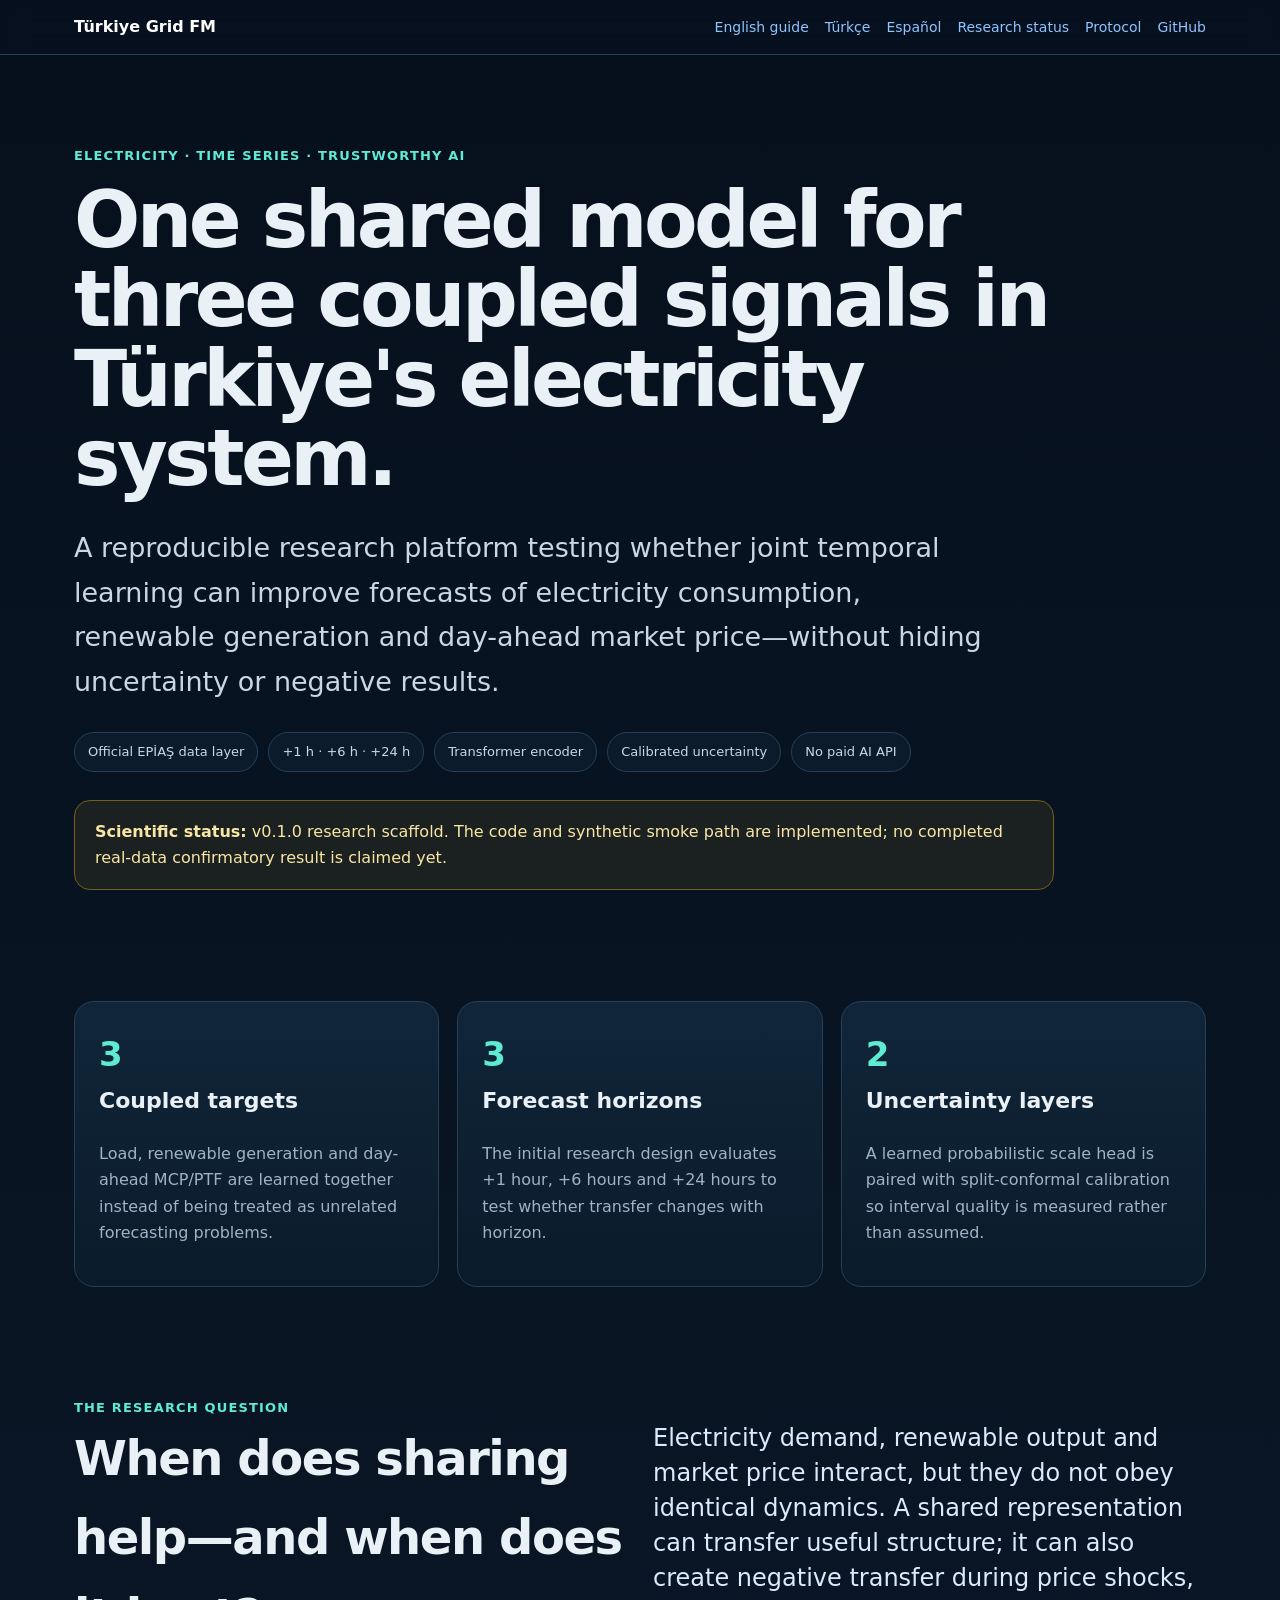
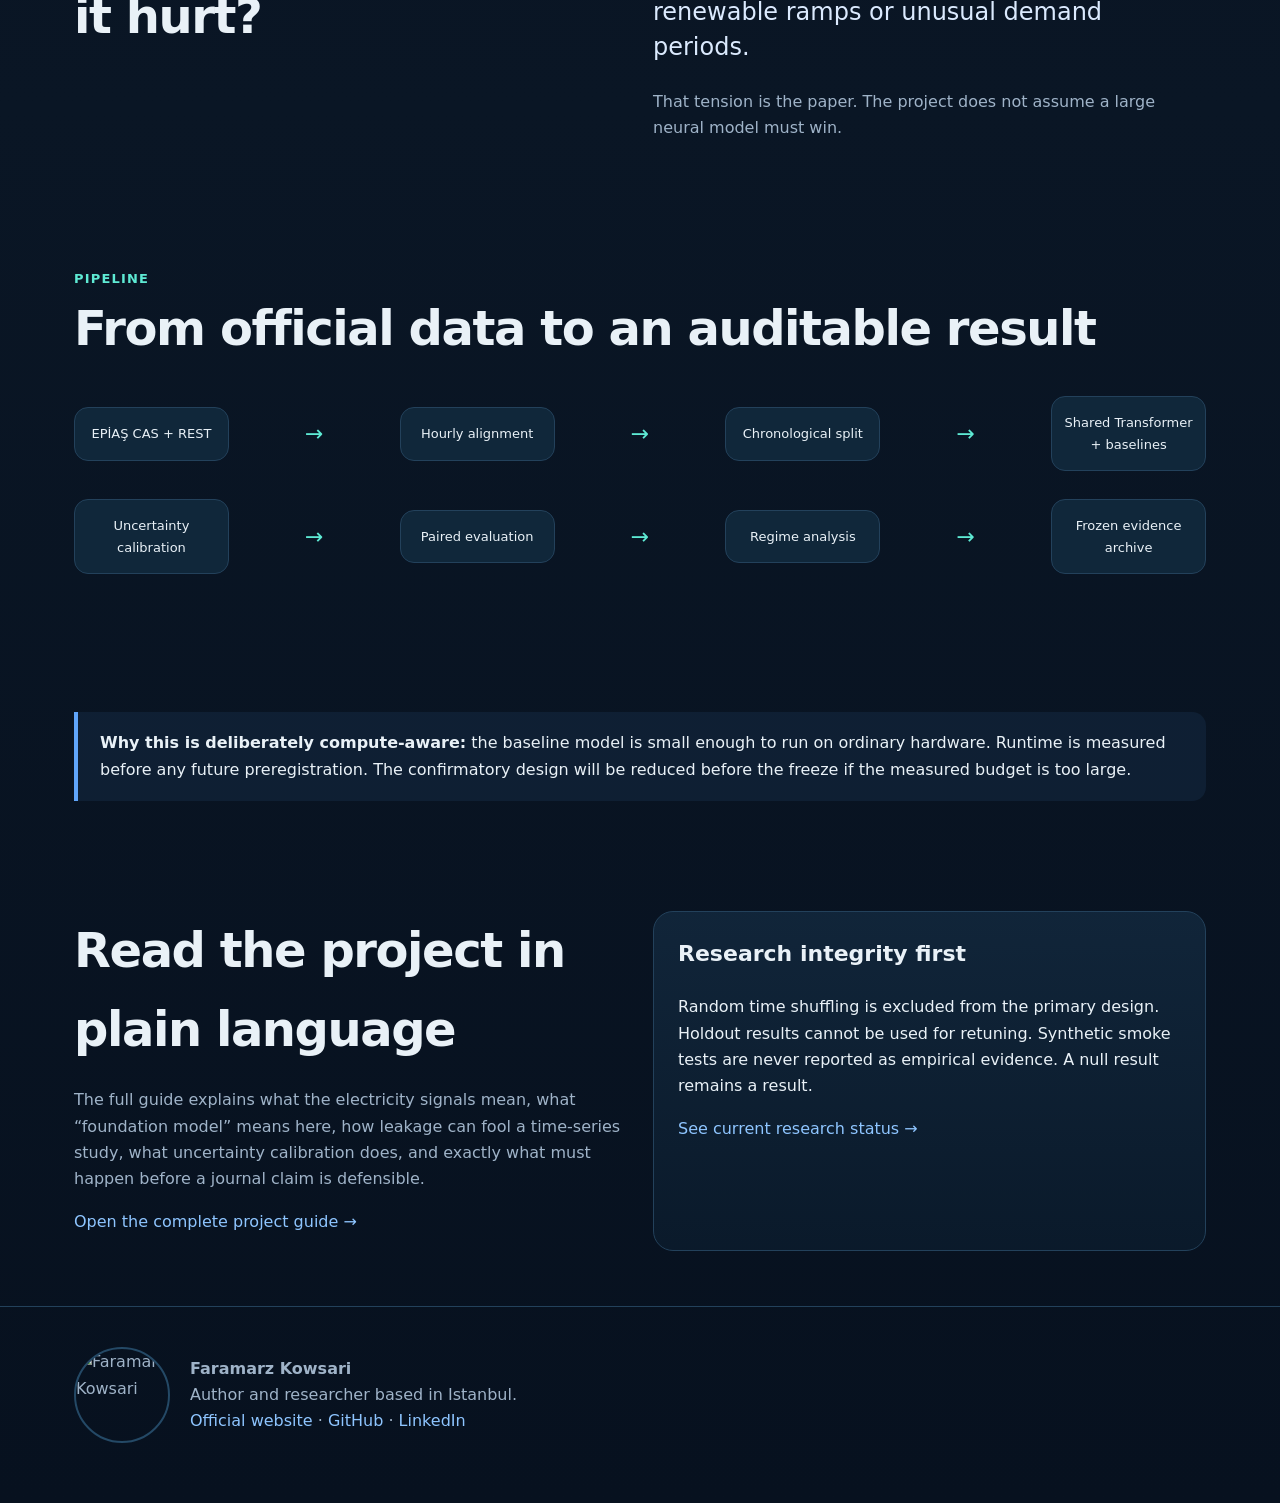
==== docs/index.html @ 1f337bb3 "feat: initialize Türkiye Grid Foundation Model research platform" ====
<!doctype html><html lang="en"><head><meta charset="utf-8"><meta name="viewport" content="width=device-width,initial-scale=1"><meta name="description" content="Türkiye Grid Foundation Model — reproducible multi-task AI research for load, renewable generation and day-ahead price forecasting with EPİAŞ data."><title>Türkiye Grid Foundation Model — Faramarz Kowsari</title><link rel="stylesheet" href="styles.css"></head><body>
<nav class="nav"><div class="wrap"><a class="brand" href="index.html">Türkiye Grid FM</a><div class="links"><a href="project.html">English guide</a><a href="project-tr.html">Türkçe</a><a href="project-es.html">Español</a><a href="results.html">Research status</a><a href="../RESEARCH_PROTOCOL.md">Protocol</a><a href="https://github.com/FaramarzKowsari/turkiye-grid-foundation-model">GitHub</a></div></div></nav>
<header class="hero"><div class="wrap"><div class="eyebrow">Electricity · Time Series · Trustworthy AI</div><h1>One shared model for three coupled signals in Türkiye's electricity system.</h1><p class="lead">A reproducible research platform testing whether joint temporal learning can improve forecasts of electricity consumption, renewable generation and day-ahead market price—without hiding uncertainty or negative results.</p><div class="chips"><span class="chip">Official EPİAŞ data layer</span><span class="chip">+1 h · +6 h · +24 h</span><span class="chip">Transformer encoder</span><span class="chip">Calibrated uncertainty</span><span class="chip">No paid AI API</span></div><div class="status"><strong>Scientific status:</strong> v0.1.0 research scaffold. The code and synthetic smoke path are implemented; no completed real-data confirmatory result is claimed yet.</div></div></header>
<main>
<section class="section"><div class="wrap"><div class="grid"><div class="card"><span class="metric">3</span><h3>Coupled targets</h3><p class="muted">Load, renewable generation and day-ahead MCP/PTF are learned together instead of being treated as unrelated forecasting problems.</p></div><div class="card"><span class="metric">3</span><h3>Forecast horizons</h3><p class="muted">The initial research design evaluates +1 hour, +6 hours and +24 hours to test whether transfer changes with horizon.</p></div><div class="card"><span class="metric">2</span><h3>Uncertainty layers</h3><p class="muted">A learned probabilistic scale head is paired with split-conformal calibration so interval quality is measured rather than assumed.</p></div></div></div></section>
<section class="section"><div class="wrap"><div class="two"><div><div class="eyebrow">The research question</div><h2>When does sharing help—and when does it hurt?</h2></div><div><p class="researchq">Electricity demand, renewable output and market price interact, but they do not obey identical dynamics. A shared representation can transfer useful structure; it can also create negative transfer during price shocks, renewable ramps or unusual demand periods.</p><p class="muted">That tension is the paper. The project does not assume a large neural model must win.</p></div></div></div></section>
<section class="section"><div class="wrap"><div class="eyebrow">Pipeline</div><h2>From official data to an auditable result</h2><div class="flow"><div class="node">EPİAŞ CAS + REST</div><div class="arrow">→</div><div class="node">Hourly alignment</div><div class="arrow">→</div><div class="node">Chronological split</div><div class="arrow">→</div><div class="node">Shared Transformer + baselines</div></div><div class="flow"><div class="node">Uncertainty calibration</div><div class="arrow">→</div><div class="node">Paired evaluation</div><div class="arrow">→</div><div class="node">Regime analysis</div><div class="arrow">→</div><div class="node">Frozen evidence archive</div></div></div></section>
<section class="section"><div class="wrap"><div class="callout"><strong>Why this is deliberately compute-aware:</strong> the baseline model is small enough to run on ordinary hardware. Runtime is measured before any future preregistration. The confirmatory design will be reduced before the freeze if the measured budget is too large.</div></div></section>
<section class="section"><div class="wrap"><div class="two"><div><h2>Read the project in plain language</h2><p class="muted">The full guide explains what the electricity signals mean, what “foundation model” means here, how leakage can fool a time-series study, what uncertainty calibration does, and exactly what must happen before a journal claim is defensible.</p><p><a href="project.html">Open the complete project guide →</a></p></div><div class="card"><h3>Research integrity first</h3><p>Random time shuffling is excluded from the primary design. Holdout results cannot be used for retuning. Synthetic smoke tests are never reported as empirical evidence. A null result remains a result.</p><p><a href="results.html">See current research status →</a></p></div></div></div></section>
</main><footer class="footer"><div class="wrap"><div class="author"><img src="https://avatars.githubusercontent.com/u/105053743?v=4&s=192" alt="Faramarz Kowsari"><div><strong>Faramarz Kowsari</strong><br><span>Author and researcher based in Istanbul.</span><br><a href="https://FaramarzKowsari.github.io">Official website</a> · <a href="https://github.com/FaramarzKowsari">GitHub</a> · <a href="https://www.linkedin.com/in/faramarzkowsari">LinkedIn</a></div></div></div></footer>
</body></html>
---- docs/styles.css ----
:root{--bg:#07111f;--panel:#0d1b2a;--panel2:#11273b;--text:#e9f1f7;--muted:#9fb3c8;--cyan:#5eead4;--blue:#60a5fa;--amber:#fbbf24;--line:#23415b;--max:1180px}*{box-sizing:border-box}html{scroll-behavior:smooth}body{margin:0;background:linear-gradient(180deg,#06101d 0%,#0a1625 55%,#07111f 100%);color:var(--text);font-family:Inter,ui-sans-serif,system-ui,-apple-system,BlinkMacSystemFont,"Segoe UI",sans-serif;line-height:1.65}a{color:#8ec5ff;text-decoration:none}a:hover{text-decoration:underline}.wrap{max-width:var(--max);margin:auto;padding:0 24px}.nav{position:sticky;top:0;z-index:5;backdrop-filter:blur(12px);background:rgba(7,17,31,.88);border-bottom:1px solid var(--line)}.nav .wrap{display:flex;gap:20px;align-items:center;justify-content:space-between;padding-top:14px;padding-bottom:14px}.brand{font-weight:800;color:#fff}.links{display:flex;flex-wrap:wrap;gap:16px;font-size:14px}.hero{padding:90px 0 56px}.eyebrow{color:var(--cyan);font-weight:800;letter-spacing:.09em;text-transform:uppercase;font-size:13px}.hero h1{font-size:clamp(42px,7vw,78px);line-height:1.02;letter-spacing:-.045em;margin:14px 0 20px;max-width:1000px}.lead{font-size:clamp(19px,2.4vw,27px);color:#c9d7e4;max-width:930px}.chips{display:flex;gap:10px;flex-wrap:wrap;margin:28px 0}.chip{border:1px solid var(--line);background:#0b1b2b;border-radius:999px;padding:8px 13px;font-size:13px;color:#c8d8e8}.status{border:1px solid #735f19;background:rgba(251,191,36,.08);padding:18px 20px;border-radius:16px;color:#f9e6a5;max-width:980px}.grid{display:grid;grid-template-columns:repeat(3,1fr);gap:18px}.card{border:1px solid var(--line);background:linear-gradient(180deg,rgba(17,39,59,.92),rgba(10,27,43,.92));border-radius:20px;padding:24px}.card h3{margin-top:0}.metric{font-size:34px;font-weight:850;color:var(--cyan);display:block}.section{padding:55px 0}.section h2{font-size:clamp(30px,4vw,48px);letter-spacing:-.03em;margin:0 0 18px}.section h3{font-size:22px}.muted{color:var(--muted)}.two{display:grid;grid-template-columns:1fr 1fr;gap:26px}.flow{display:grid;grid-template-columns:repeat(7,1fr);align-items:center;gap:8px;margin:28px 0}.node{background:#10273a;border:1px solid var(--line);border-radius:14px;padding:15px 10px;text-align:center;font-size:13px}.arrow{text-align:center;color:var(--cyan);font-size:22px}.table-wrap{overflow-x:auto;border:1px solid var(--line);border-radius:16px}table{width:100%;border-collapse:collapse;min-width:760px;background:#0b1928}th,td{padding:14px 16px;border-bottom:1px solid var(--line);text-align:left;vertical-align:top}th{background:#10273a;color:#d9e9f6}code{background:#0d2134;border:1px solid #1d3c55;padding:.15em .4em;border-radius:6px}pre{background:#05101d;border:1px solid var(--line);padding:18px;border-radius:14px;overflow:auto}.callout{border-left:4px solid var(--blue);padding:18px 22px;background:rgba(96,165,250,.08);border-radius:0 14px 14px 0}.researchq{font-size:24px;line-height:1.45;color:#dbeafe}.footer{border-top:1px solid var(--line);padding:40px 0 60px;color:var(--muted)}.author{display:flex;gap:20px;align-items:center}.author img{width:96px;height:96px;border-radius:50%;border:2px solid #244966}.lang{padding-top:20px;border-top:1px solid var(--line);margin-top:30px}@media(max-width:850px){.grid,.two{grid-template-columns:1fr}.flow{grid-template-columns:1fr}.arrow{transform:rotate(90deg)}.nav .wrap{align-items:flex-start;flex-direction:column}.hero{padding-top:55px}.links{gap:10px}}
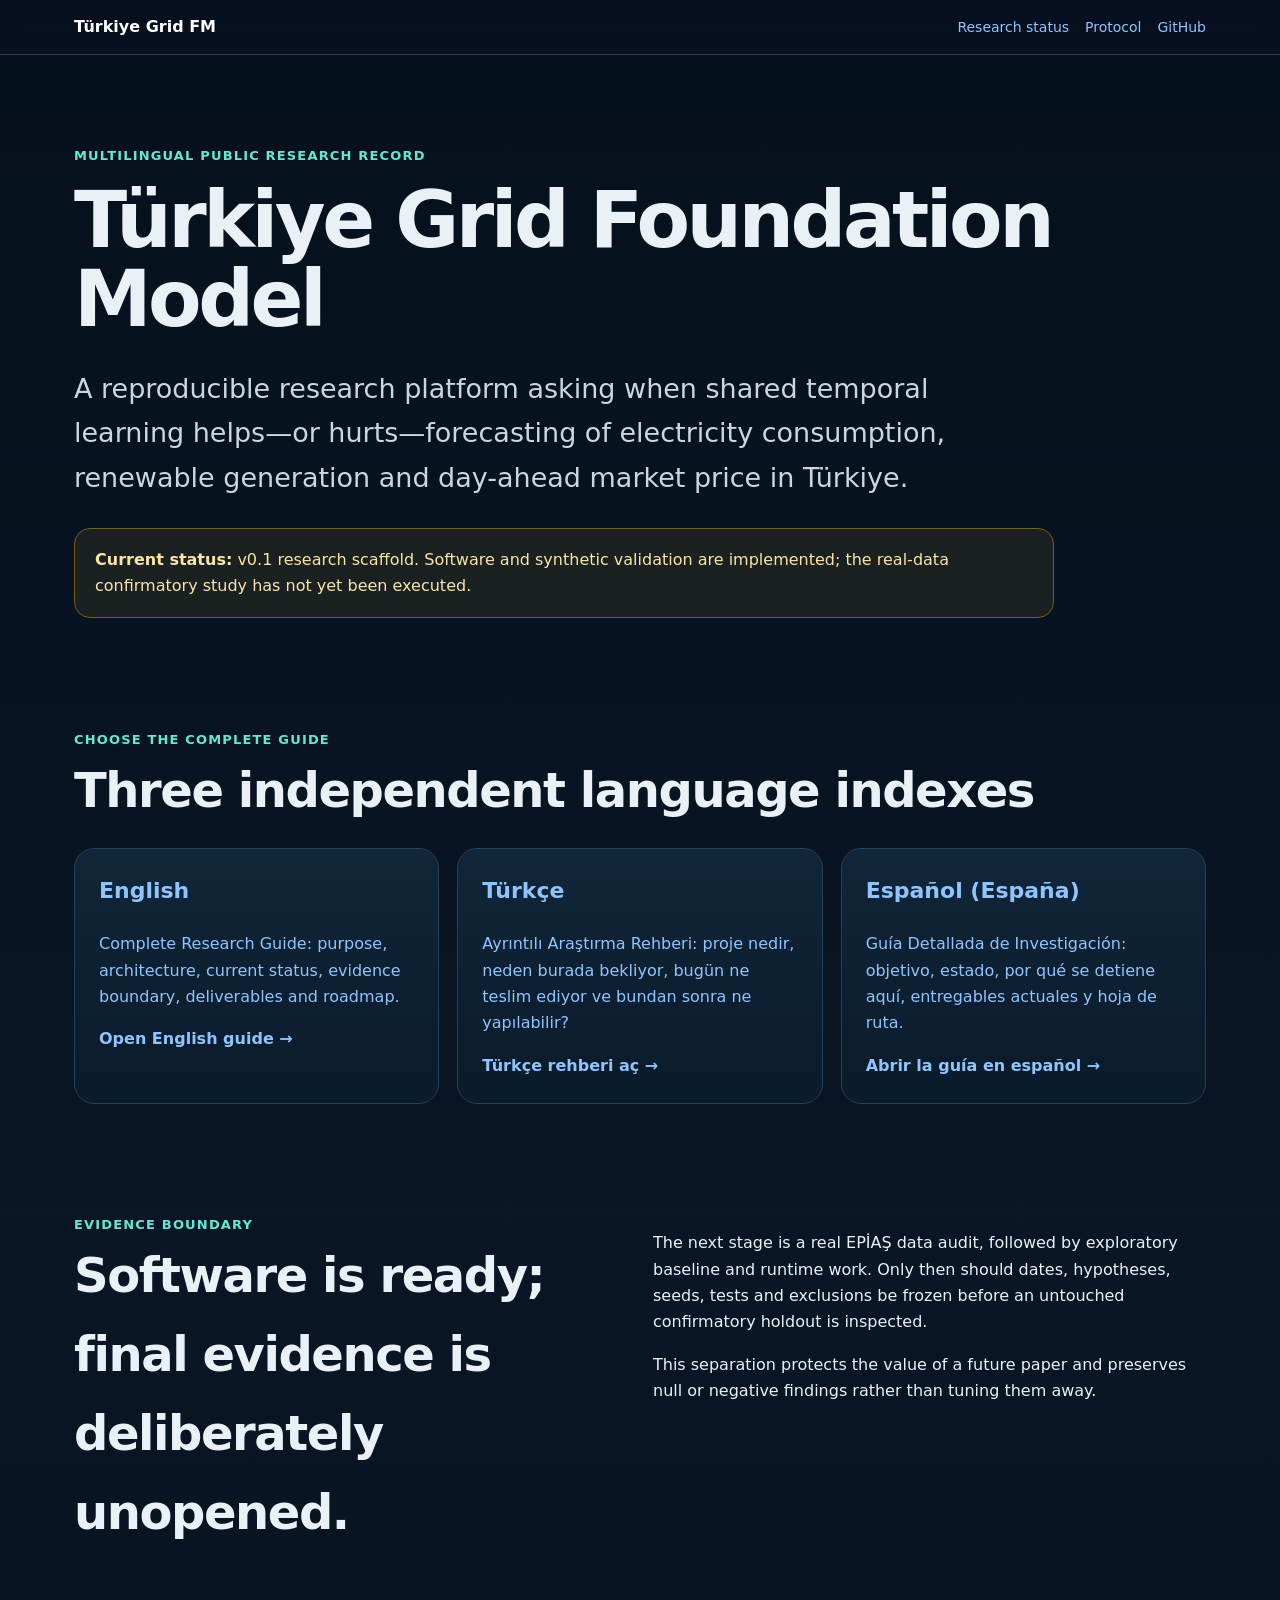
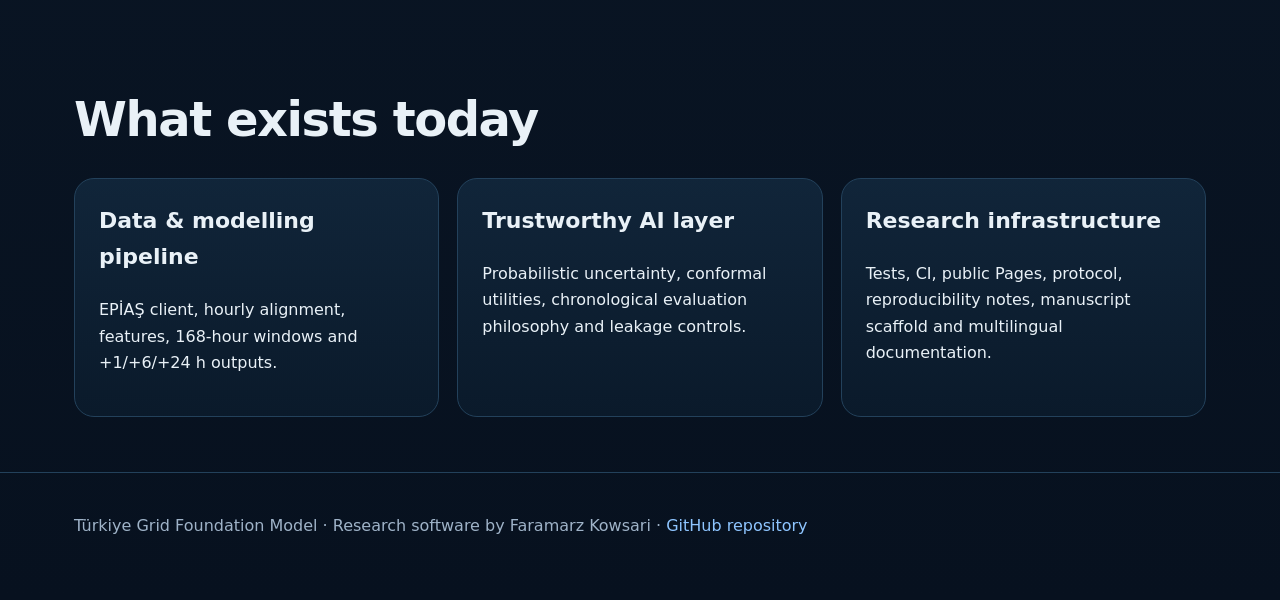
==== commit 6972b611: "docs: publish multilingual research record and SEO indexes" ====
--- a/docs/index.html
+++ b/docs/index.html
@@ -1,11 +1,29 @@
-<!doctype html><html lang="en"><head><meta charset="utf-8"><meta name="viewport" content="width=device-width,initial-scale=1"><meta name="description" content="Türkiye Grid Foundation Model — reproducible multi-task AI research for load, renewable generation and day-ahead price forecasting with EPİAŞ data."><title>Türkiye Grid Foundation Model — Faramarz Kowsari</title><link rel="stylesheet" href="styles.css"></head><body>
-<nav class="nav"><div class="wrap"><a class="brand" href="index.html">Türkiye Grid FM</a><div class="links"><a href="project.html">English guide</a><a href="project-tr.html">Türkçe</a><a href="project-es.html">Español</a><a href="results.html">Research status</a><a href="../RESEARCH_PROTOCOL.md">Protocol</a><a href="https://github.com/FaramarzKowsari/turkiye-grid-foundation-model">GitHub</a></div></div></nav>
-<header class="hero"><div class="wrap"><div class="eyebrow">Electricity · Time Series · Trustworthy AI</div><h1>One shared model for three coupled signals in Türkiye's electricity system.</h1><p class="lead">A reproducible research platform testing whether joint temporal learning can improve forecasts of electricity consumption, renewable generation and day-ahead market price—without hiding uncertainty or negative results.</p><div class="chips"><span class="chip">Official EPİAŞ data layer</span><span class="chip">+1 h · +6 h · +24 h</span><span class="chip">Transformer encoder</span><span class="chip">Calibrated uncertainty</span><span class="chip">No paid AI API</span></div><div class="status"><strong>Scientific status:</strong> v0.1.0 research scaffold. The code and synthetic smoke path are implemented; no completed real-data confirmatory result is claimed yet.</div></div></header>
+<!doctype html><html lang="en"><head><meta charset="utf-8"><meta name="viewport" content="width=device-width,initial-scale=1">
+<title>Türkiye Grid Foundation Model — Multilingual Research Portal</title><meta name="description" content="Official multilingual public research record for Türkiye Grid Foundation Model. Read the full project guide in English, Turkish or Spanish (Spain), including status, evidence boundary and research roadmap.">
+<link rel="canonical" href="https://faramarzkowsari.github.io/turkiye-grid-foundation-model/"><link rel="alternate" hreflang="en" href="https://faramarzkowsari.github.io/turkiye-grid-foundation-model/en/">
+<link rel="alternate" hreflang="tr-TR" href="https://faramarzkowsari.github.io/turkiye-grid-foundation-model/tr/">
+<link rel="alternate" hreflang="es-ES" href="https://faramarzkowsari.github.io/turkiye-grid-foundation-model/es/">
+<link rel="alternate" hreflang="x-default" href="https://faramarzkowsari.github.io/turkiye-grid-foundation-model/">
+<meta property="og:type" content="website"><meta property="og:title" content="Türkiye Grid Foundation Model — Multilingual Research Portal"><meta property="og:description" content="Official multilingual public research record for Türkiye Grid Foundation Model. Read the full project guide in English, Turkish or Spanish (Spain), including status, evidence boundary and research roadmap.">
+<meta property="og:url" content="https://faramarzkowsari.github.io/turkiye-grid-foundation-model/"><meta property="og:image" content="https://faramarzkowsari.github.io/turkiye-grid-foundation-model/assets/social-preview.svg"><meta name="twitter:card" content="summary_large_image">
+<link rel="stylesheet" href="styles.css">
+<script type="application/ld+json">{"@context": "https://schema.org", "@type": "WebSite", "name": "Türkiye Grid Foundation Model", "url": "https://faramarzkowsari.github.io/turkiye-grid-foundation-model/", "description": "Official multilingual public research record for Türkiye Grid Foundation Model. Read the full project guide in English, Turkish or Spanish (Spain), including status, evidence boundary and research roadmap.", "author": {"@type": "Person", "name": "Faramarz Kowsari", "url": "https://faramarzkowsari.github.io"}}</script>
+</head><body>
+<nav class="nav"><div class="wrap"><a class="brand" href="index.html">Türkiye Grid FM</a><div class="links"><a href="results.html">Research status</a><a href="../RESEARCH_PROTOCOL.md">Protocol</a><a href="https://github.com/FaramarzKowsari/turkiye-grid-foundation-model">GitHub</a></div></div></nav>
+<header class="hero"><div class="wrap"><div class="eyebrow">Multilingual public research record</div><h1>Türkiye Grid Foundation Model</h1>
+<p class="lead">A reproducible research platform asking when shared temporal learning helps—or hurts—forecasting of electricity consumption, renewable generation and day-ahead market price in Türkiye.</p>
+<div class="status"><strong>Current status:</strong> v0.1 research scaffold. Software and synthetic validation are implemented; the real-data confirmatory study has not yet been executed.</div></div></header>
 <main>
-<section class="section"><div class="wrap"><div class="grid"><div class="card"><span class="metric">3</span><h3>Coupled targets</h3><p class="muted">Load, renewable generation and day-ahead MCP/PTF are learned together instead of being treated as unrelated forecasting problems.</p></div><div class="card"><span class="metric">3</span><h3>Forecast horizons</h3><p class="muted">The initial research design evaluates +1 hour, +6 hours and +24 hours to test whether transfer changes with horizon.</p></div><div class="card"><span class="metric">2</span><h3>Uncertainty layers</h3><p class="muted">A learned probabilistic scale head is paired with split-conformal calibration so interval quality is measured rather than assumed.</p></div></div></div></section>
-<section class="section"><div class="wrap"><div class="two"><div><div class="eyebrow">The research question</div><h2>When does sharing help—and when does it hurt?</h2></div><div><p class="researchq">Electricity demand, renewable output and market price interact, but they do not obey identical dynamics. A shared representation can transfer useful structure; it can also create negative transfer during price shocks, renewable ramps or unusual demand periods.</p><p class="muted">That tension is the paper. The project does not assume a large neural model must win.</p></div></div></div></section>
-<section class="section"><div class="wrap"><div class="eyebrow">Pipeline</div><h2>From official data to an auditable result</h2><div class="flow"><div class="node">EPİAŞ CAS + REST</div><div class="arrow">→</div><div class="node">Hourly alignment</div><div class="arrow">→</div><div class="node">Chronological split</div><div class="arrow">→</div><div class="node">Shared Transformer + baselines</div></div><div class="flow"><div class="node">Uncertainty calibration</div><div class="arrow">→</div><div class="node">Paired evaluation</div><div class="arrow">→</div><div class="node">Regime analysis</div><div class="arrow">→</div><div class="node">Frozen evidence archive</div></div></div></section>
-<section class="section"><div class="wrap"><div class="callout"><strong>Why this is deliberately compute-aware:</strong> the baseline model is small enough to run on ordinary hardware. Runtime is measured before any future preregistration. The confirmatory design will be reduced before the freeze if the measured budget is too large.</div></div></section>
-<section class="section"><div class="wrap"><div class="two"><div><h2>Read the project in plain language</h2><p class="muted">The full guide explains what the electricity signals mean, what “foundation model” means here, how leakage can fool a time-series study, what uncertainty calibration does, and exactly what must happen before a journal claim is defensible.</p><p><a href="project.html">Open the complete project guide →</a></p></div><div class="card"><h3>Research integrity first</h3><p>Random time shuffling is excluded from the primary design. Holdout results cannot be used for retuning. Synthetic smoke tests are never reported as empirical evidence. A null result remains a result.</p><p><a href="results.html">See current research status →</a></p></div></div></div></section>
-</main><footer class="footer"><div class="wrap"><div class="author"><img src="https://avatars.githubusercontent.com/u/105053743?v=4&s=192" alt="Faramarz Kowsari"><div><strong>Faramarz Kowsari</strong><br><span>Author and researcher based in Istanbul.</span><br><a href="https://FaramarzKowsari.github.io">Official website</a> · <a href="https://github.com/FaramarzKowsari">GitHub</a> · <a href="https://www.linkedin.com/in/faramarzkowsari">LinkedIn</a></div></div></div></footer>
-</body></html>
+<section class="section"><div class="wrap"><div class="eyebrow">Choose the complete guide</div><h2>Three independent language indexes</h2>
+<div class="grid">
+<a class="card" href="en/"><h3>English</h3><p>Complete Research Guide: purpose, architecture, current status, evidence boundary, deliverables and roadmap.</p><strong>Open English guide →</strong></a>
+<a class="card" href="tr/"><h3>Türkçe</h3><p>Ayrıntılı Araştırma Rehberi: proje nedir, neden burada bekliyor, bugün ne teslim ediyor ve bundan sonra ne yapılabilir?</p><strong>Türkçe rehberi aç →</strong></a>
+<a class="card" href="es/"><h3>Español (España)</h3><p>Guía Detallada de Investigación: objetivo, estado, por qué se detiene aquí, entregables actuales y hoja de ruta.</p><strong>Abrir la guía en español →</strong></a>
+</div></div></section>
+<section class="section"><div class="wrap"><div class="two"><div><div class="eyebrow">Evidence boundary</div><h2>Software is ready; final evidence is deliberately unopened.</h2></div>
+<div><p>The next stage is a real EPİAŞ data audit, followed by exploratory baseline and runtime work. Only then should dates, hypotheses, seeds, tests and exclusions be frozen before an untouched confirmatory holdout is inspected.</p>
+<p>This separation protects the value of a future paper and preserves null or negative findings rather than tuning them away.</p></div></div></div></section>
+<section class="section"><div class="wrap"><h2>What exists today</h2><div class="grid"><div class="card"><h3>Data & modelling pipeline</h3><p>EPİAŞ client, hourly alignment, features, 168-hour windows and +1/+6/+24 h outputs.</p></div><div class="card"><h3>Trustworthy AI layer</h3><p>Probabilistic uncertainty, conformal utilities, chronological evaluation philosophy and leakage controls.</p></div><div class="card"><h3>Research infrastructure</h3><p>Tests, CI, public Pages, protocol, reproducibility notes, manuscript scaffold and multilingual documentation.</p></div></div></div></section>
+</main>
+<footer class="footer"><div class="wrap">Türkiye Grid Foundation Model · Research software by Faramarz Kowsari · <a href="https://github.com/FaramarzKowsari/turkiye-grid-foundation-model">GitHub repository</a></div></footer>
+</body></html>
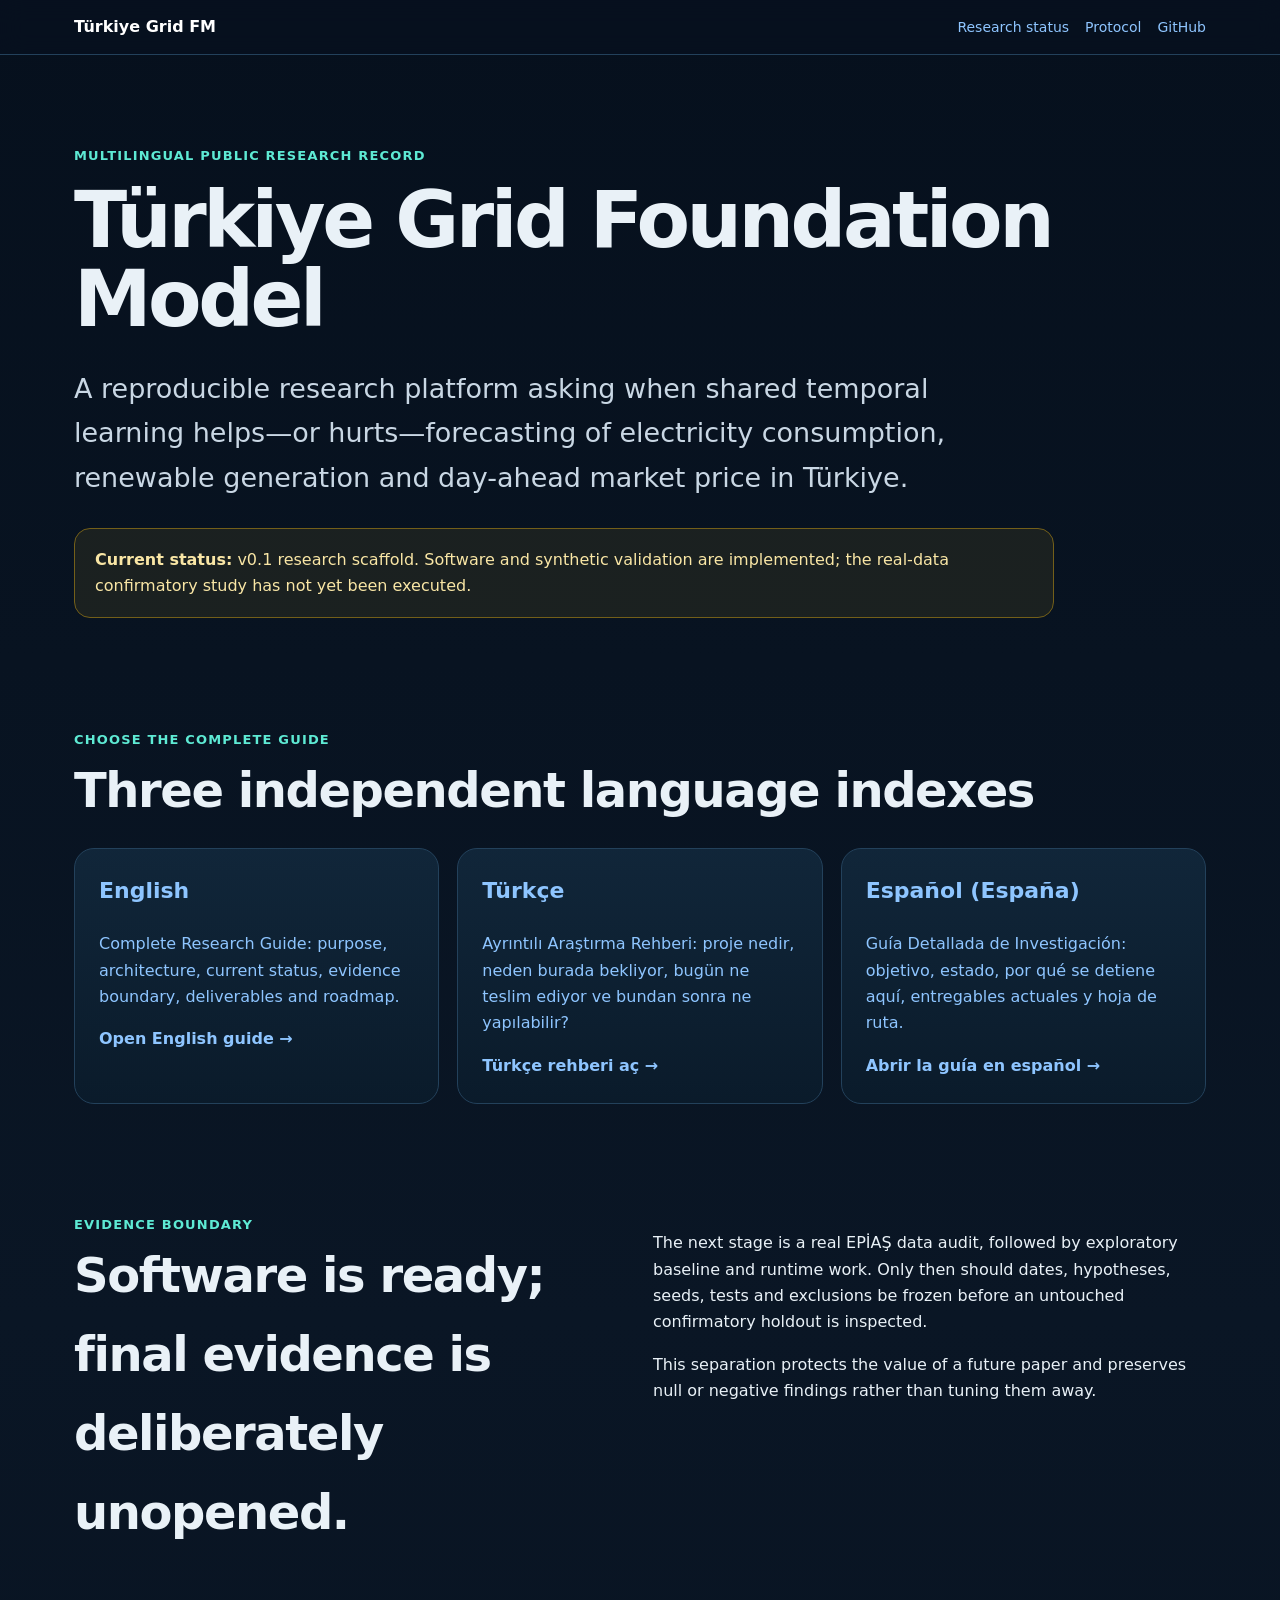
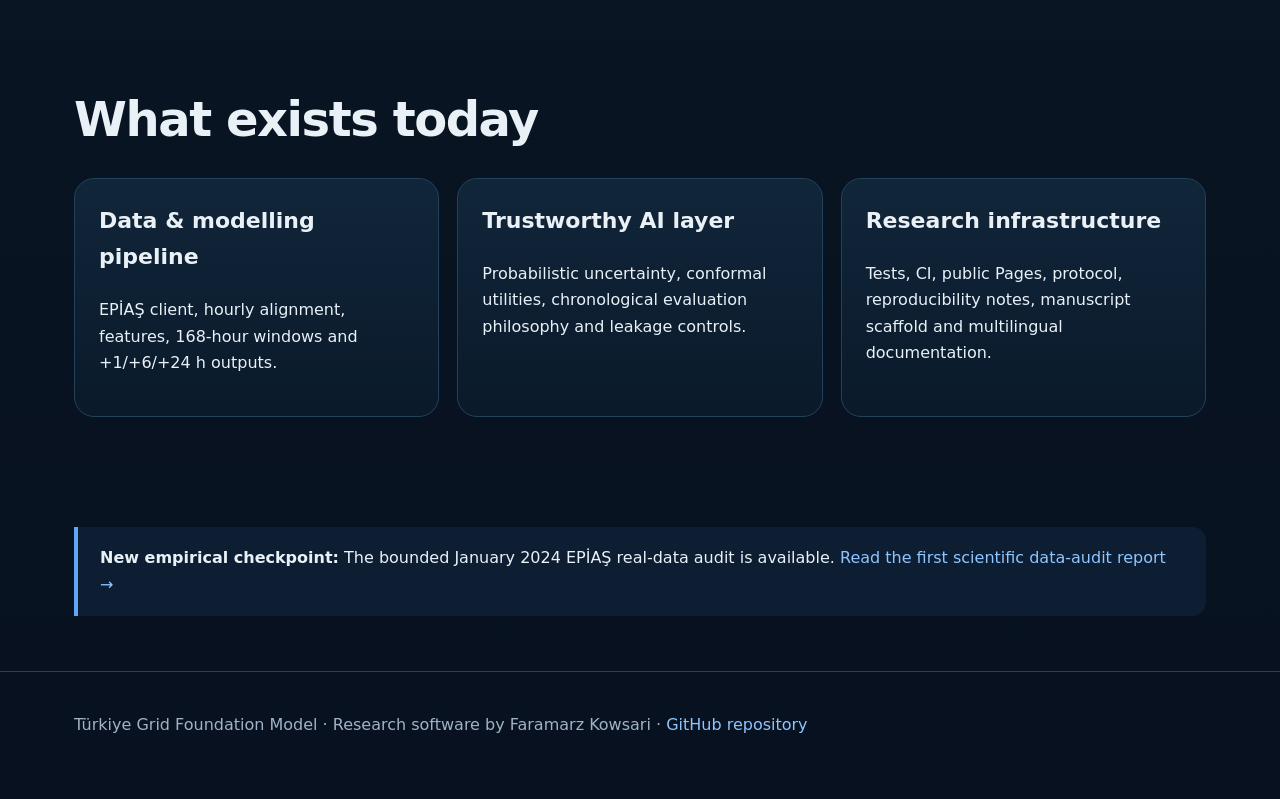
==== commit 805329cc: "research: publish first empirical EPİAŞ data audit" ====
--- a/docs/index.html
+++ b/docs/index.html
@@ -24,6 +24,7 @@
 <div><p>The next stage is a real EPİAŞ data audit, followed by exploratory baseline and runtime work. Only then should dates, hypotheses, seeds, tests and exclusions be frozen before an untouched confirmatory holdout is inspected.</p>
 <p>This separation protects the value of a future paper and preserves null or negative findings rather than tuning them away.</p></div></div></div></section>
 <section class="section"><div class="wrap"><h2>What exists today</h2><div class="grid"><div class="card"><h3>Data & modelling pipeline</h3><p>EPİAŞ client, hourly alignment, features, 168-hour windows and +1/+6/+24 h outputs.</p></div><div class="card"><h3>Trustworthy AI layer</h3><p>Probabilistic uncertainty, conformal utilities, chronological evaluation philosophy and leakage controls.</p></div><div class="card"><h3>Research infrastructure</h3><p>Tests, CI, public Pages, protocol, reproducibility notes, manuscript scaffold and multilingual documentation.</p></div></div></div></section>
+<section class="section"><div class="wrap"><div class="callout"><strong>New empirical checkpoint:</strong> The bounded January 2024 EPİAŞ real-data audit is available. <a href="data-audit.html">Read the first scientific data-audit report →</a></div></div></section>
 </main>
 <footer class="footer"><div class="wrap">Türkiye Grid Foundation Model · Research software by Faramarz Kowsari · <a href="https://github.com/FaramarzKowsari/turkiye-grid-foundation-model">GitHub repository</a></div></footer>
 </body></html>
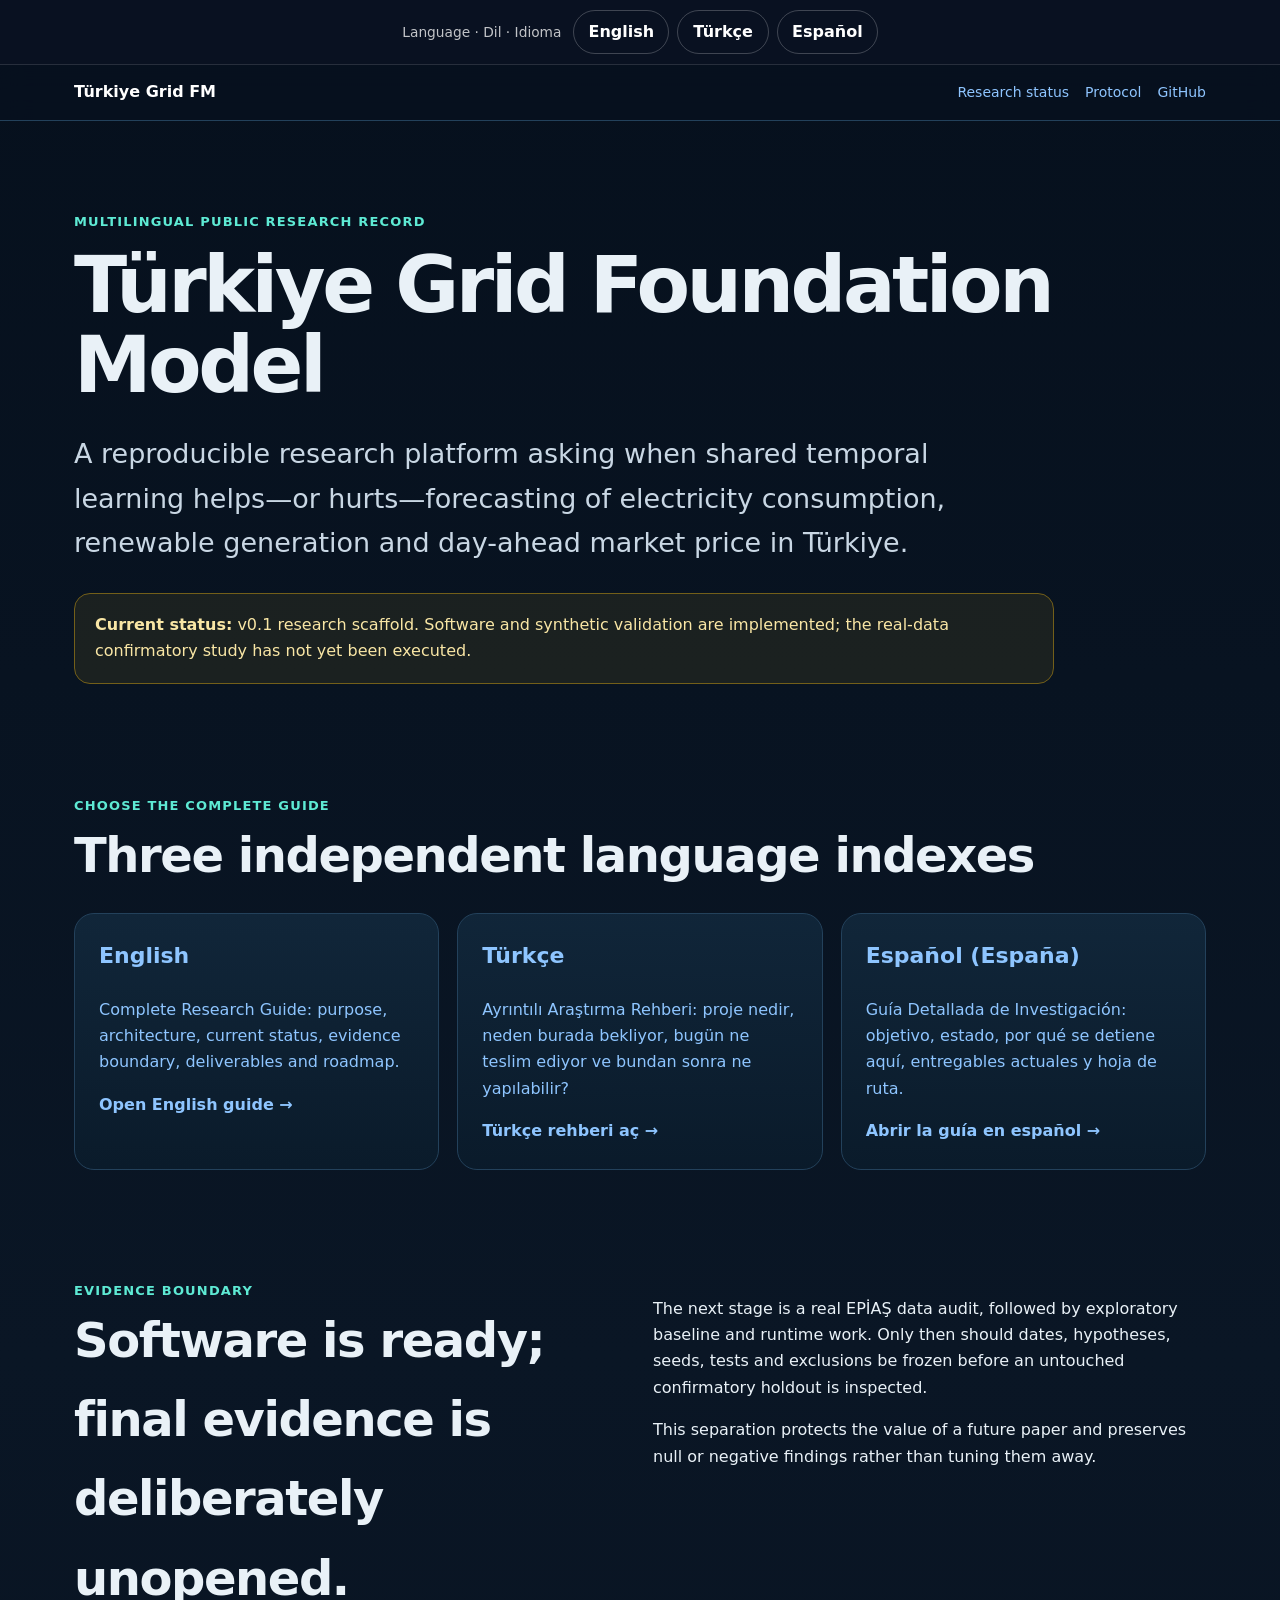
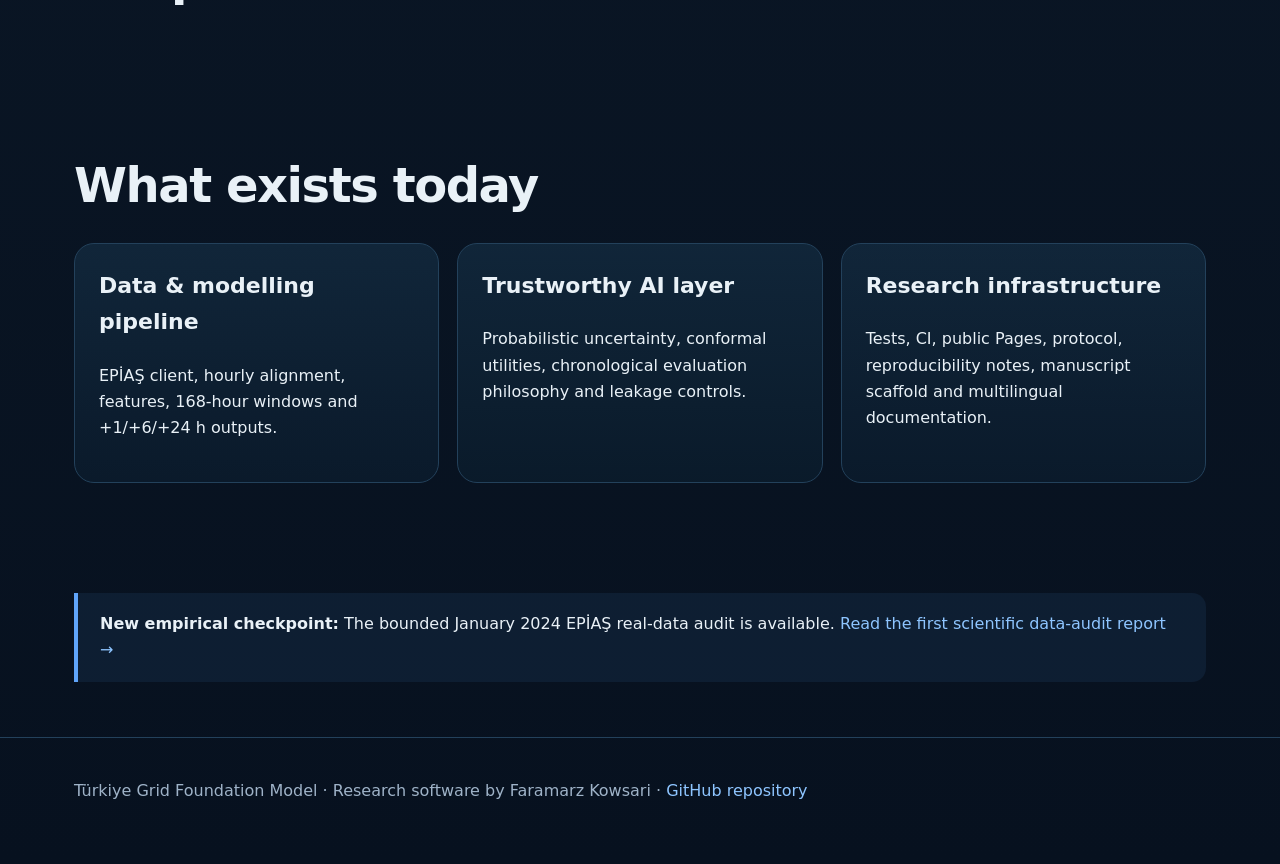
==== commit 93c62f99: "docs: add three-language tabs to all indexes" ====
--- a/docs/index.html
+++ b/docs/index.html
@@ -8,7 +8,7 @@
 <meta property="og:url" content="https://faramarzkowsari.github.io/turkiye-grid-foundation-model/"><meta property="og:image" content="https://faramarzkowsari.github.io/turkiye-grid-foundation-model/assets/social-preview.svg"><meta name="twitter:card" content="summary_large_image">
 <link rel="stylesheet" href="styles.css">
 <script type="application/ld+json">{"@context": "https://schema.org", "@type": "WebSite", "name": "Türkiye Grid Foundation Model", "url": "https://faramarzkowsari.github.io/turkiye-grid-foundation-model/", "description": "Official multilingual public research record for Türkiye Grid Foundation Model. Read the full project guide in English, Turkish or Spanish (Spain), including status, evidence boundary and research roadmap.", "author": {"@type": "Person", "name": "Faramarz Kowsari", "url": "https://faramarzkowsari.github.io"}}</script>
-</head><body>
+<style id="tgfm-language-tabs-style">.tgfm-language-tabs{position:sticky;top:0;z-index:9999;display:flex;justify-content:center;align-items:center;gap:8px;flex-wrap:wrap;padding:10px 14px;background:rgba(10,18,34,.96);border-bottom:1px solid rgba(255,255,255,.12);backdrop-filter:blur(10px)}.tgfm-language-tabs .label{margin-right:4px;font-size:.86rem;opacity:.75;color:#fff}.tgfm-language-tabs a{display:inline-flex;align-items:center;justify-content:center;min-width:92px;padding:8px 14px;border:1px solid rgba(255,255,255,.22);border-radius:999px;color:#fff;text-decoration:none;font-weight:700}.tgfm-language-tabs a:hover{background:rgba(255,255,255,.09)}.tgfm-language-tabs a.active{background:#fff;color:#111827;border-color:#fff}@media(max-width:560px){.tgfm-language-tabs .label{width:100%;text-align:center}.tgfm-language-tabs a{min-width:82px;font-size:.9rem}}</style></head><body><div class="tgfm-language-tabs" role="navigation" aria-label="Language selector"><span class="label">Language · Dil · Idioma</span><a class="" href="https://faramarzkowsari.github.io/turkiye-grid-foundation-model/en/" hreflang="en">English</a><a class="" href="https://faramarzkowsari.github.io/turkiye-grid-foundation-model/tr/" hreflang="tr-TR">Türkçe</a><a class="" href="https://faramarzkowsari.github.io/turkiye-grid-foundation-model/es/" hreflang="es-ES">Español</a></div>
 <nav class="nav"><div class="wrap"><a class="brand" href="index.html">Türkiye Grid FM</a><div class="links"><a href="results.html">Research status</a><a href="../RESEARCH_PROTOCOL.md">Protocol</a><a href="https://github.com/FaramarzKowsari/turkiye-grid-foundation-model">GitHub</a></div></div></nav>
 <header class="hero"><div class="wrap"><div class="eyebrow">Multilingual public research record</div><h1>Türkiye Grid Foundation Model</h1>
 <p class="lead">A reproducible research platform asking when shared temporal learning helps—or hurts—forecasting of electricity consumption, renewable generation and day-ahead market price in Türkiye.</p>
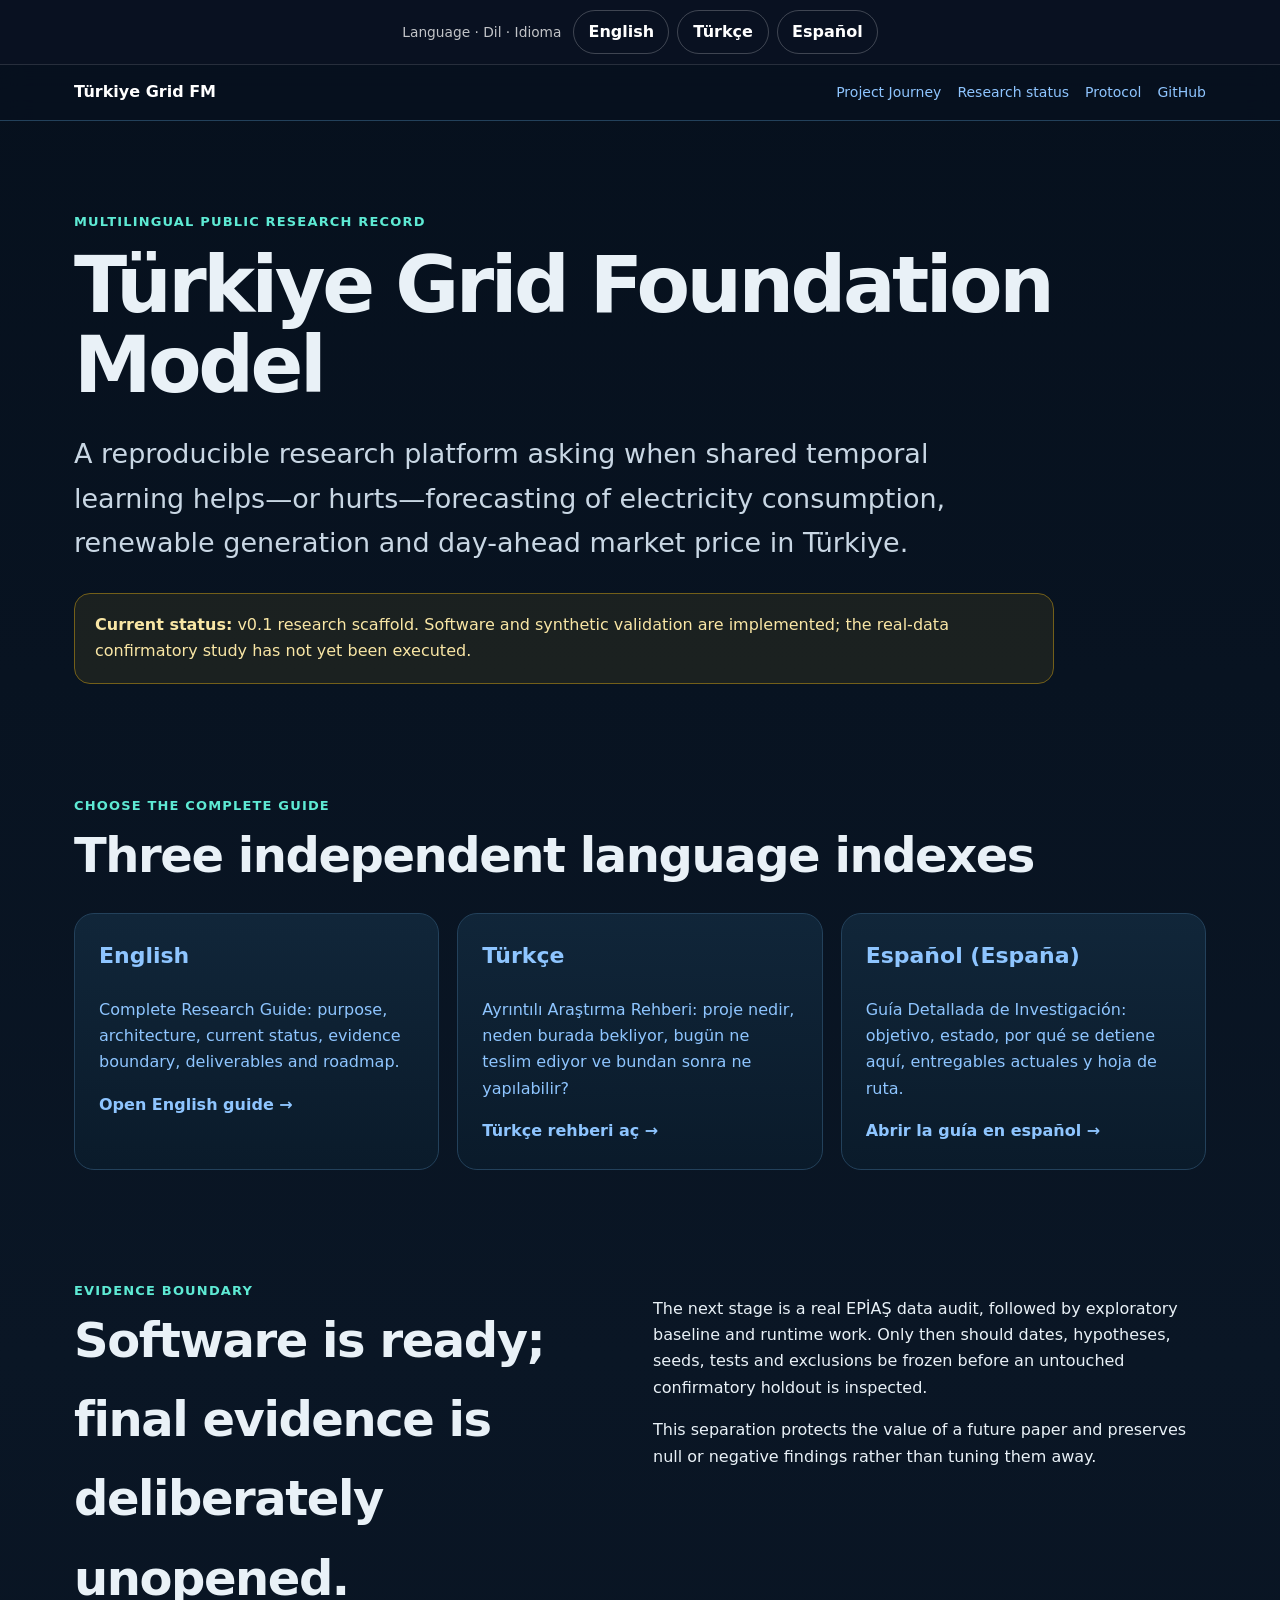
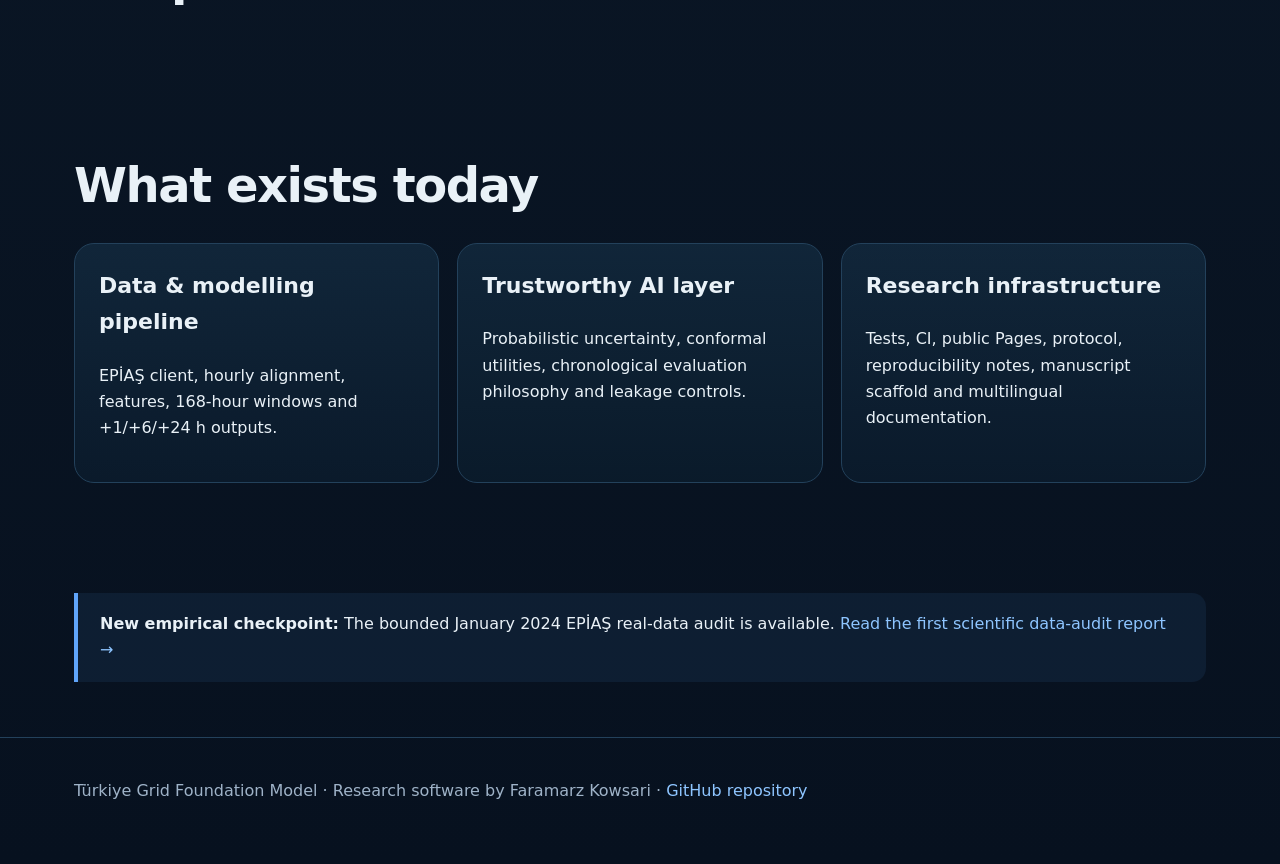
==== commit 87d8d972: "docs: publish complete multilingual project journey" ====
--- a/docs/index.html
+++ b/docs/index.html
@@ -9,7 +9,7 @@
 <link rel="stylesheet" href="styles.css">
 <script type="application/ld+json">{"@context": "https://schema.org", "@type": "WebSite", "name": "Türkiye Grid Foundation Model", "url": "https://faramarzkowsari.github.io/turkiye-grid-foundation-model/", "description": "Official multilingual public research record for Türkiye Grid Foundation Model. Read the full project guide in English, Turkish or Spanish (Spain), including status, evidence boundary and research roadmap.", "author": {"@type": "Person", "name": "Faramarz Kowsari", "url": "https://faramarzkowsari.github.io"}}</script>
 <style id="tgfm-language-tabs-style">.tgfm-language-tabs{position:sticky;top:0;z-index:9999;display:flex;justify-content:center;align-items:center;gap:8px;flex-wrap:wrap;padding:10px 14px;background:rgba(10,18,34,.96);border-bottom:1px solid rgba(255,255,255,.12);backdrop-filter:blur(10px)}.tgfm-language-tabs .label{margin-right:4px;font-size:.86rem;opacity:.75;color:#fff}.tgfm-language-tabs a{display:inline-flex;align-items:center;justify-content:center;min-width:92px;padding:8px 14px;border:1px solid rgba(255,255,255,.22);border-radius:999px;color:#fff;text-decoration:none;font-weight:700}.tgfm-language-tabs a:hover{background:rgba(255,255,255,.09)}.tgfm-language-tabs a.active{background:#fff;color:#111827;border-color:#fff}@media(max-width:560px){.tgfm-language-tabs .label{width:100%;text-align:center}.tgfm-language-tabs a{min-width:82px;font-size:.9rem}}</style></head><body><div class="tgfm-language-tabs" role="navigation" aria-label="Language selector"><span class="label">Language · Dil · Idioma</span><a class="" href="https://faramarzkowsari.github.io/turkiye-grid-foundation-model/en/" hreflang="en">English</a><a class="" href="https://faramarzkowsari.github.io/turkiye-grid-foundation-model/tr/" hreflang="tr-TR">Türkçe</a><a class="" href="https://faramarzkowsari.github.io/turkiye-grid-foundation-model/es/" hreflang="es-ES">Español</a></div>
-<nav class="nav"><div class="wrap"><a class="brand" href="index.html">Türkiye Grid FM</a><div class="links"><a href="results.html">Research status</a><a href="../RESEARCH_PROTOCOL.md">Protocol</a><a href="https://github.com/FaramarzKowsari/turkiye-grid-foundation-model">GitHub</a></div></div></nav>
+<nav class="nav"><div class="wrap"><a class="brand" href="index.html">Türkiye Grid FM</a><div class="links"><a href="project-journey.html#en">Project Journey</a><a href="results.html">Research status</a><a href="../RESEARCH_PROTOCOL.md">Protocol</a><a href="https://github.com/FaramarzKowsari/turkiye-grid-foundation-model">GitHub</a></div></div></nav>
 <header class="hero"><div class="wrap"><div class="eyebrow">Multilingual public research record</div><h1>Türkiye Grid Foundation Model</h1>
 <p class="lead">A reproducible research platform asking when shared temporal learning helps—or hurts—forecasting of electricity consumption, renewable generation and day-ahead market price in Türkiye.</p>
 <div class="status"><strong>Current status:</strong> v0.1 research scaffold. Software and synthetic validation are implemented; the real-data confirmatory study has not yet been executed.</div></div></header>
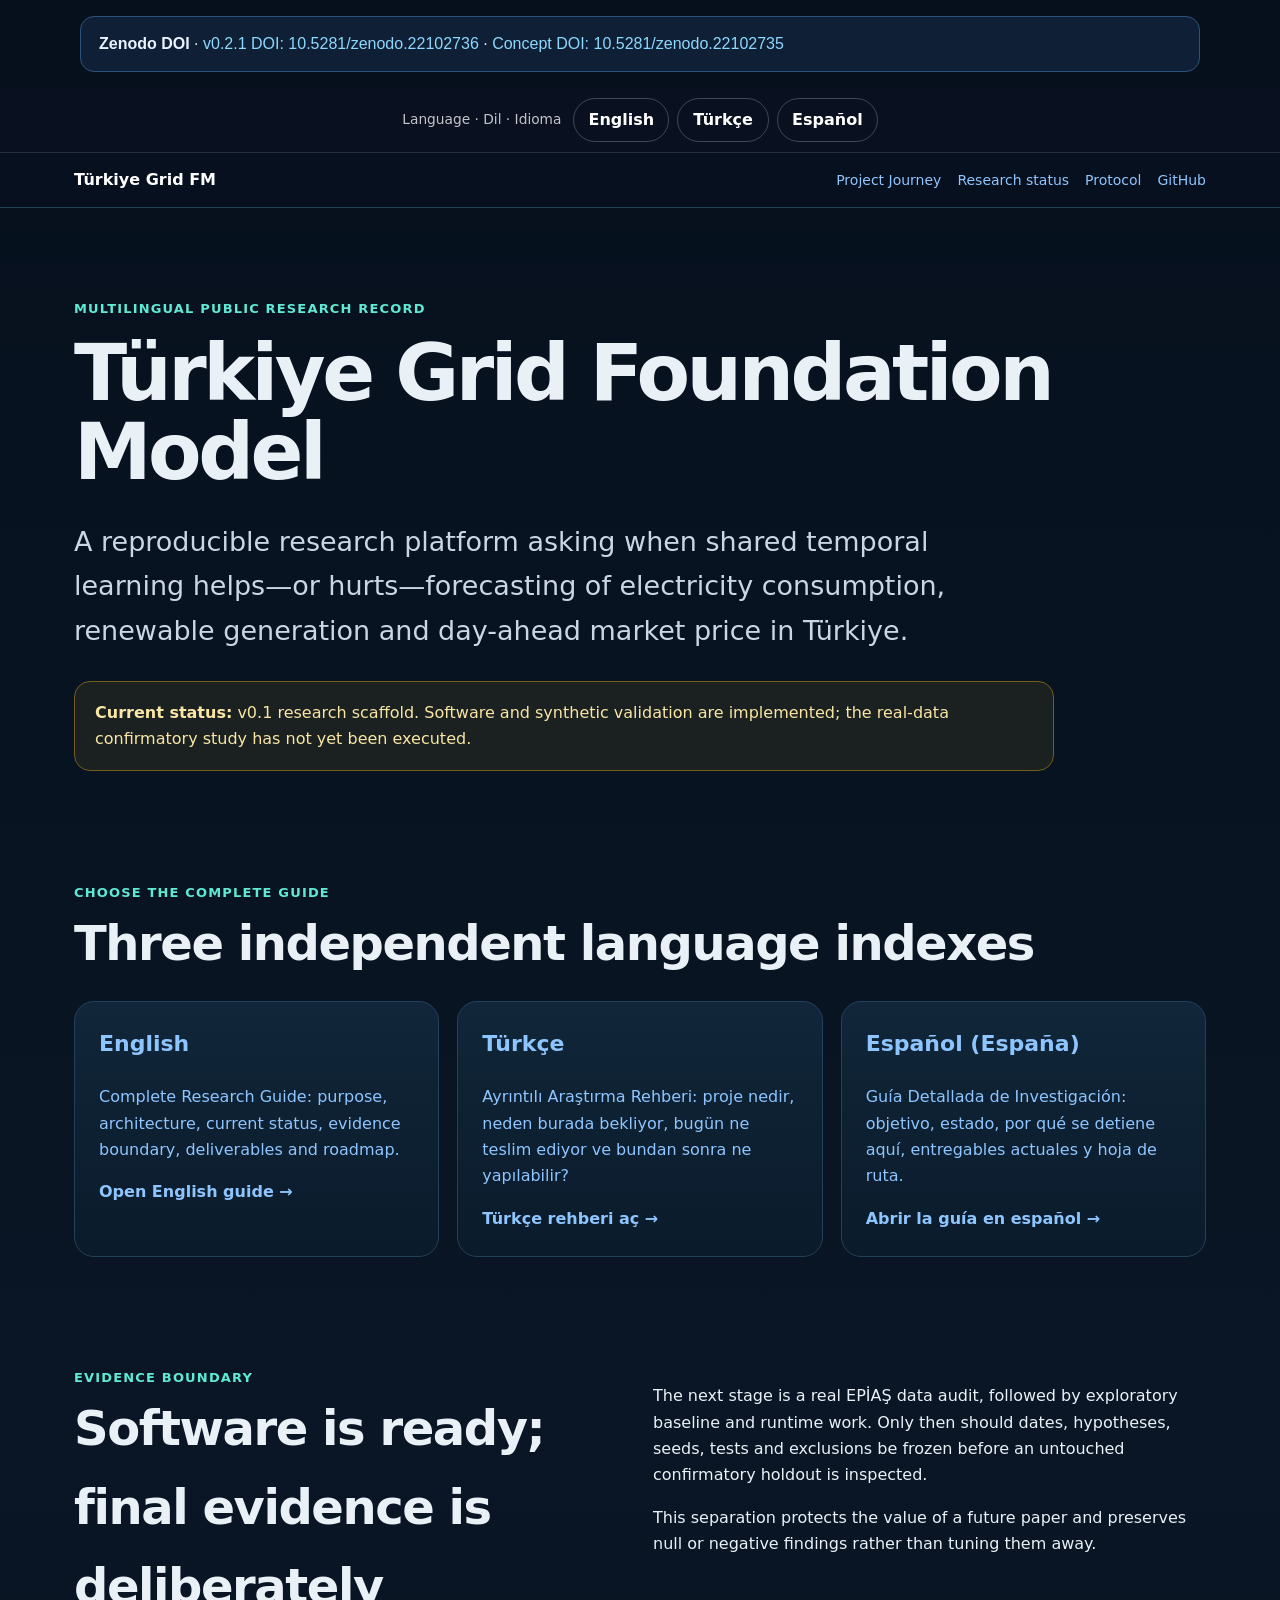
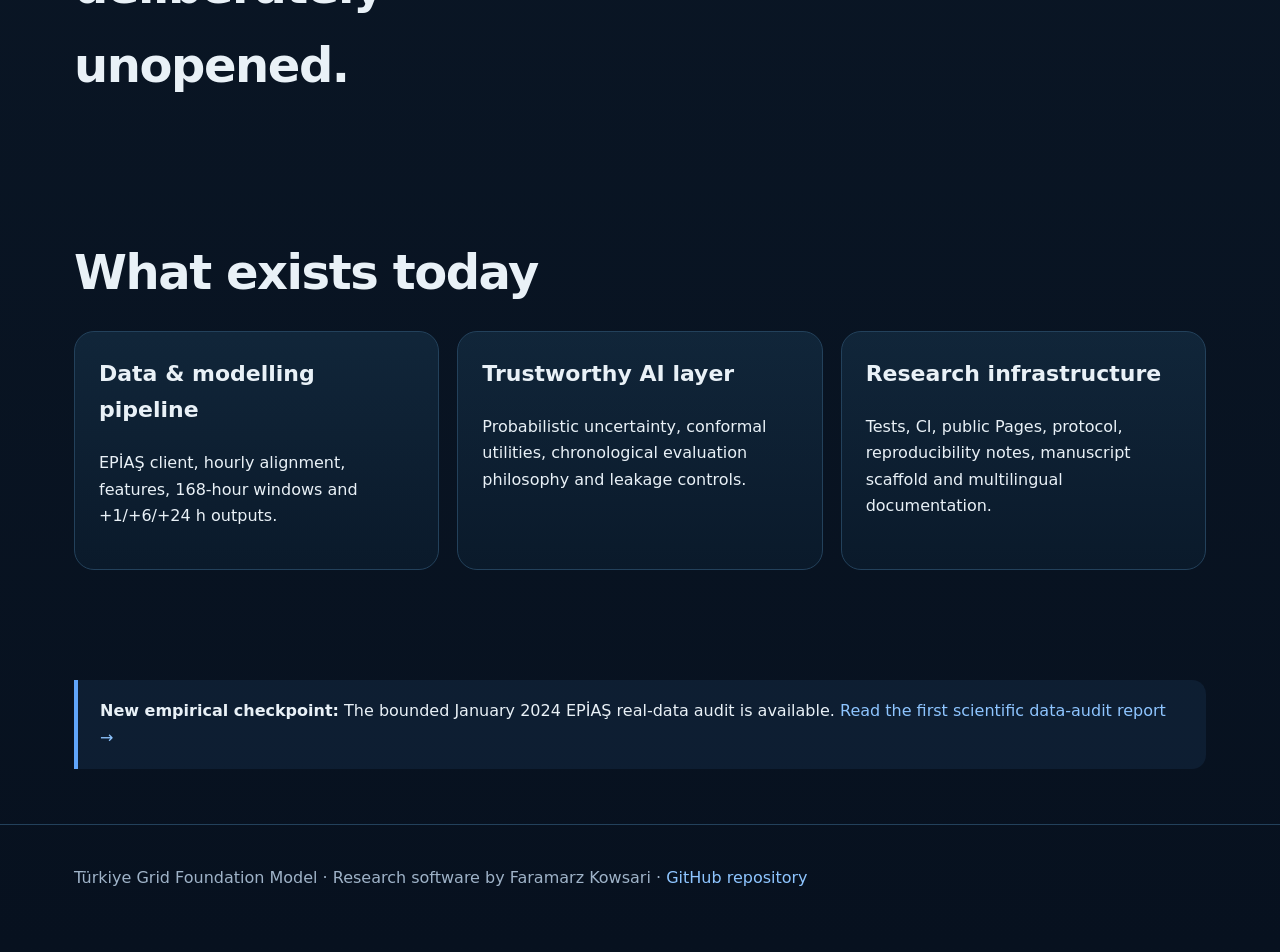
==== commit 5da2e13f: "docs: publish Zenodo DOI across project" ====
--- a/docs/index.html
+++ b/docs/index.html
@@ -8,8 +8,11 @@
 <meta property="og:url" content="https://faramarzkowsari.github.io/turkiye-grid-foundation-model/"><meta property="og:image" content="https://faramarzkowsari.github.io/turkiye-grid-foundation-model/assets/social-preview.svg"><meta name="twitter:card" content="summary_large_image">
 <link rel="stylesheet" href="styles.css">
 <script type="application/ld+json">{"@context": "https://schema.org", "@type": "WebSite", "name": "Türkiye Grid Foundation Model", "url": "https://faramarzkowsari.github.io/turkiye-grid-foundation-model/", "description": "Official multilingual public research record for Türkiye Grid Foundation Model. Read the full project guide in English, Turkish or Spanish (Spain), including status, evidence boundary and research roadmap.", "author": {"@type": "Person", "name": "Faramarz Kowsari", "url": "https://faramarzkowsari.github.io"}}</script>
-<style id="tgfm-language-tabs-style">.tgfm-language-tabs{position:sticky;top:0;z-index:9999;display:flex;justify-content:center;align-items:center;gap:8px;flex-wrap:wrap;padding:10px 14px;background:rgba(10,18,34,.96);border-bottom:1px solid rgba(255,255,255,.12);backdrop-filter:blur(10px)}.tgfm-language-tabs .label{margin-right:4px;font-size:.86rem;opacity:.75;color:#fff}.tgfm-language-tabs a{display:inline-flex;align-items:center;justify-content:center;min-width:92px;padding:8px 14px;border:1px solid rgba(255,255,255,.22);border-radius:999px;color:#fff;text-decoration:none;font-weight:700}.tgfm-language-tabs a:hover{background:rgba(255,255,255,.09)}.tgfm-language-tabs a.active{background:#fff;color:#111827;border-color:#fff}@media(max-width:560px){.tgfm-language-tabs .label{width:100%;text-align:center}.tgfm-language-tabs a{min-width:82px;font-size:.9rem}}</style></head><body><div class="tgfm-language-tabs" role="navigation" aria-label="Language selector"><span class="label">Language · Dil · Idioma</span><a class="" href="https://faramarzkowsari.github.io/turkiye-grid-foundation-model/en/" hreflang="en">English</a><a class="" href="https://faramarzkowsari.github.io/turkiye-grid-foundation-model/tr/" hreflang="tr-TR">Türkçe</a><a class="" href="https://faramarzkowsari.github.io/turkiye-grid-foundation-model/es/" hreflang="es-ES">Español</a></div>
-<nav class="nav"><div class="wrap"><a class="brand" href="index.html">Türkiye Grid FM</a><div class="links"><a href="project-journey.html#en">Project Journey</a><a href="results.html">Research status</a><a href="../RESEARCH_PROTOCOL.md">Protocol</a><a href="https://github.com/FaramarzKowsari/turkiye-grid-foundation-model">GitHub</a></div></div></nav>
+<style id="tgfm-language-tabs-style">.tgfm-language-tabs{position:sticky;top:0;z-index:9999;display:flex;justify-content:center;align-items:center;gap:8px;flex-wrap:wrap;padding:10px 14px;background:rgba(10,18,34,.96);border-bottom:1px solid rgba(255,255,255,.12);backdrop-filter:blur(10px)}.tgfm-language-tabs .label{margin-right:4px;font-size:.86rem;opacity:.75;color:#fff}.tgfm-language-tabs a{display:inline-flex;align-items:center;justify-content:center;min-width:92px;padding:8px 14px;border:1px solid rgba(255,255,255,.22);border-radius:999px;color:#fff;text-decoration:none;font-weight:700}.tgfm-language-tabs a:hover{background:rgba(255,255,255,.09)}.tgfm-language-tabs a.active{background:#fff;color:#111827;border-color:#fff}@media(max-width:560px){.tgfm-language-tabs .label{width:100%;text-align:center}.tgfm-language-tabs a{min-width:82px;font-size:.9rem}}</style><meta name="citation_doi" content="10.5281/zenodo.22102736">
+<meta name="DC.identifier" content="doi:10.5281/zenodo.22102736">
+</head><body>
+<div id="tgfm-doi-panel" style="max-width:1120px;margin:16px auto;padding:14px 18px;border:1px solid #2b5278;border-radius:14px;background:#0f2036;color:#eaf2ff;font-family:Segoe UI,Arial,sans-serif;line-height:1.6"><strong>Zenodo DOI</strong> · <a href="https://doi.org/10.5281/zenodo.22102736" style="color:#8dd8ff">v0.2.1 DOI: 10.5281/zenodo.22102736</a> · <a href="https://doi.org/10.5281/zenodo.22102735" style="color:#8dd8ff">Concept DOI: 10.5281/zenodo.22102735</a></div><div class="tgfm-language-tabs" role="navigation" aria-label="Language selector"><span class="label">Language · Dil · Idioma</span><a class="" href="https://faramarzkowsari.github.io/turkiye-grid-foundation-model/en/" hreflang="en">English</a><a class="" href="https://faramarzkowsari.github.io/turkiye-grid-foundation-model/tr/" hreflang="tr-TR">Türkçe</a><a class="" href="https://faramarzkowsari.github.io/turkiye-grid-foundation-model/es/" hreflang="es-ES">Español</a></div>
+<nav class="nav"><div class="wrap"><a class="brand" href="index.html">Türkiye Grid FM</a><div class="links"><a href="en/project-journey.html">Project Journey</a><a href="results.html">Research status</a><a href="../RESEARCH_PROTOCOL.md">Protocol</a><a href="https://github.com/FaramarzKowsari/turkiye-grid-foundation-model">GitHub</a></div></div></nav>
 <header class="hero"><div class="wrap"><div class="eyebrow">Multilingual public research record</div><h1>Türkiye Grid Foundation Model</h1>
 <p class="lead">A reproducible research platform asking when shared temporal learning helps—or hurts—forecasting of electricity consumption, renewable generation and day-ahead market price in Türkiye.</p>
 <div class="status"><strong>Current status:</strong> v0.1 research scaffold. Software and synthetic validation are implemented; the real-data confirmatory study has not yet been executed.</div></div></header>
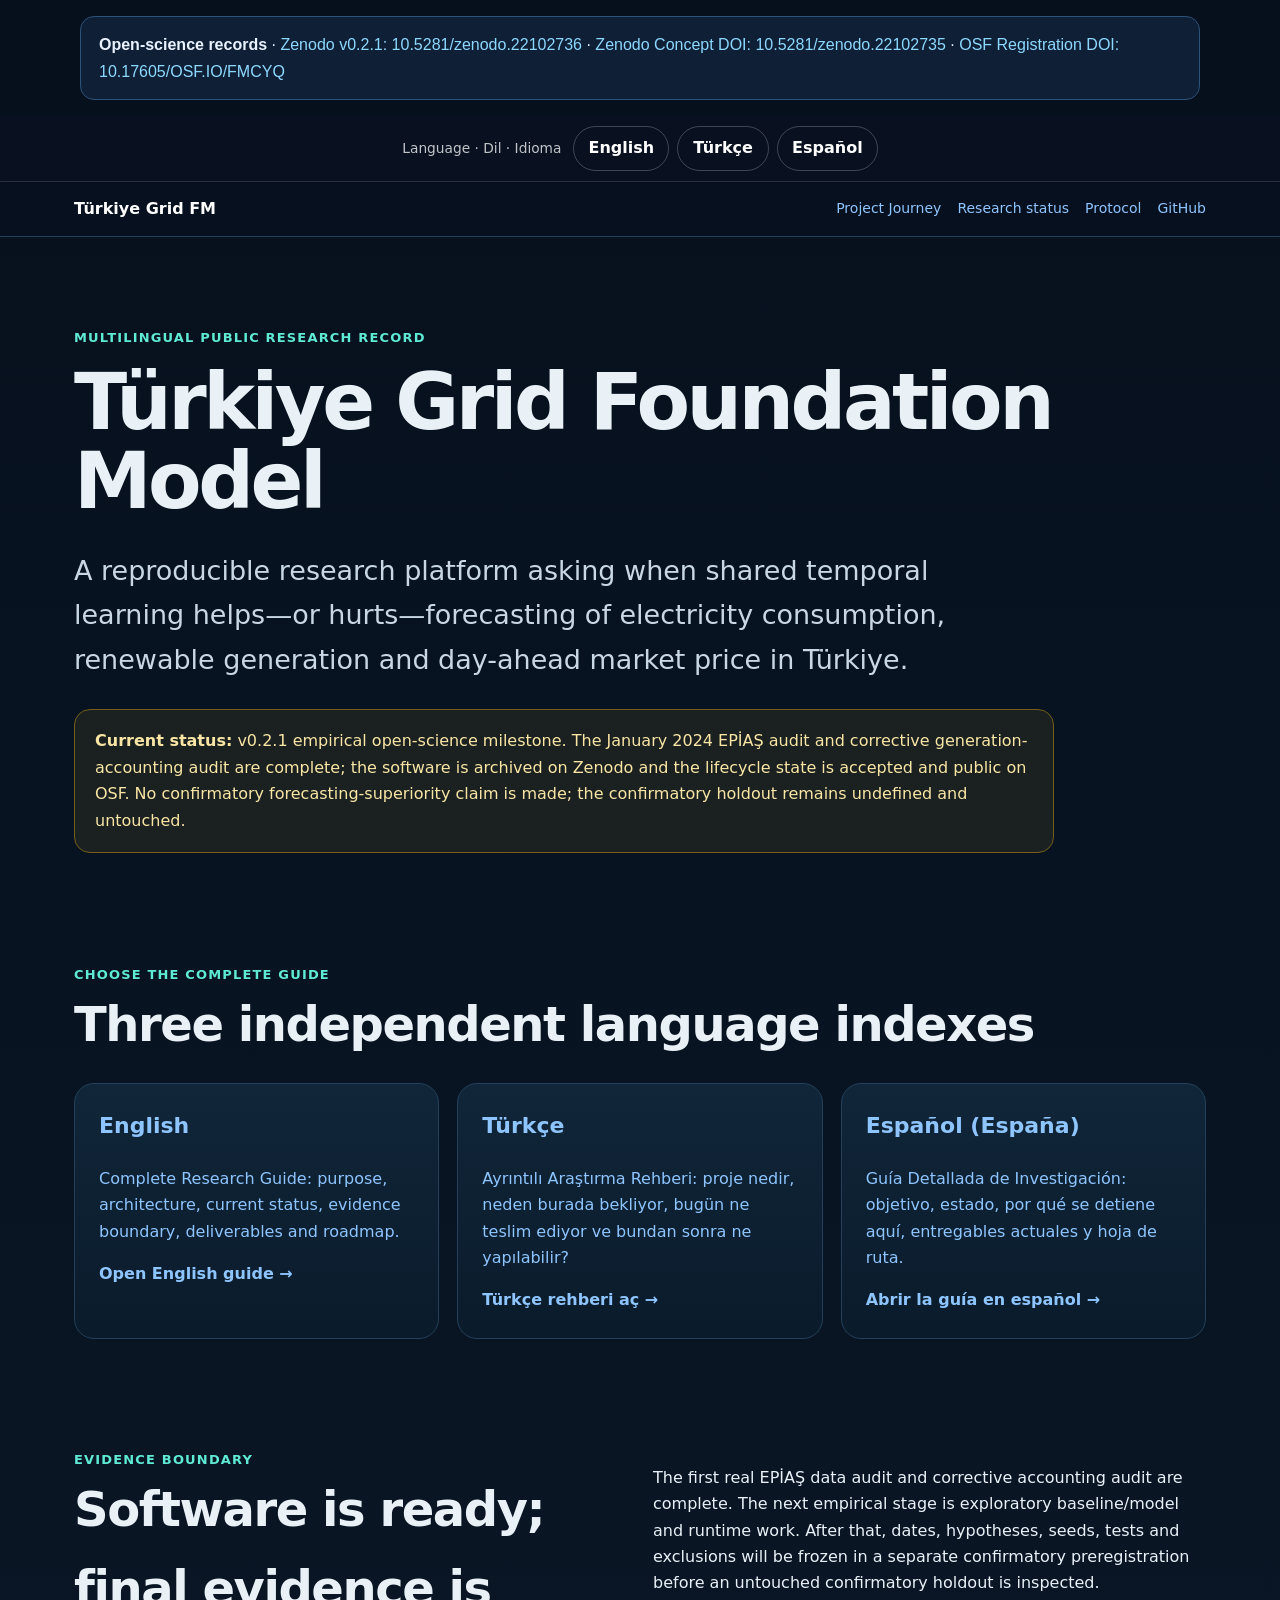
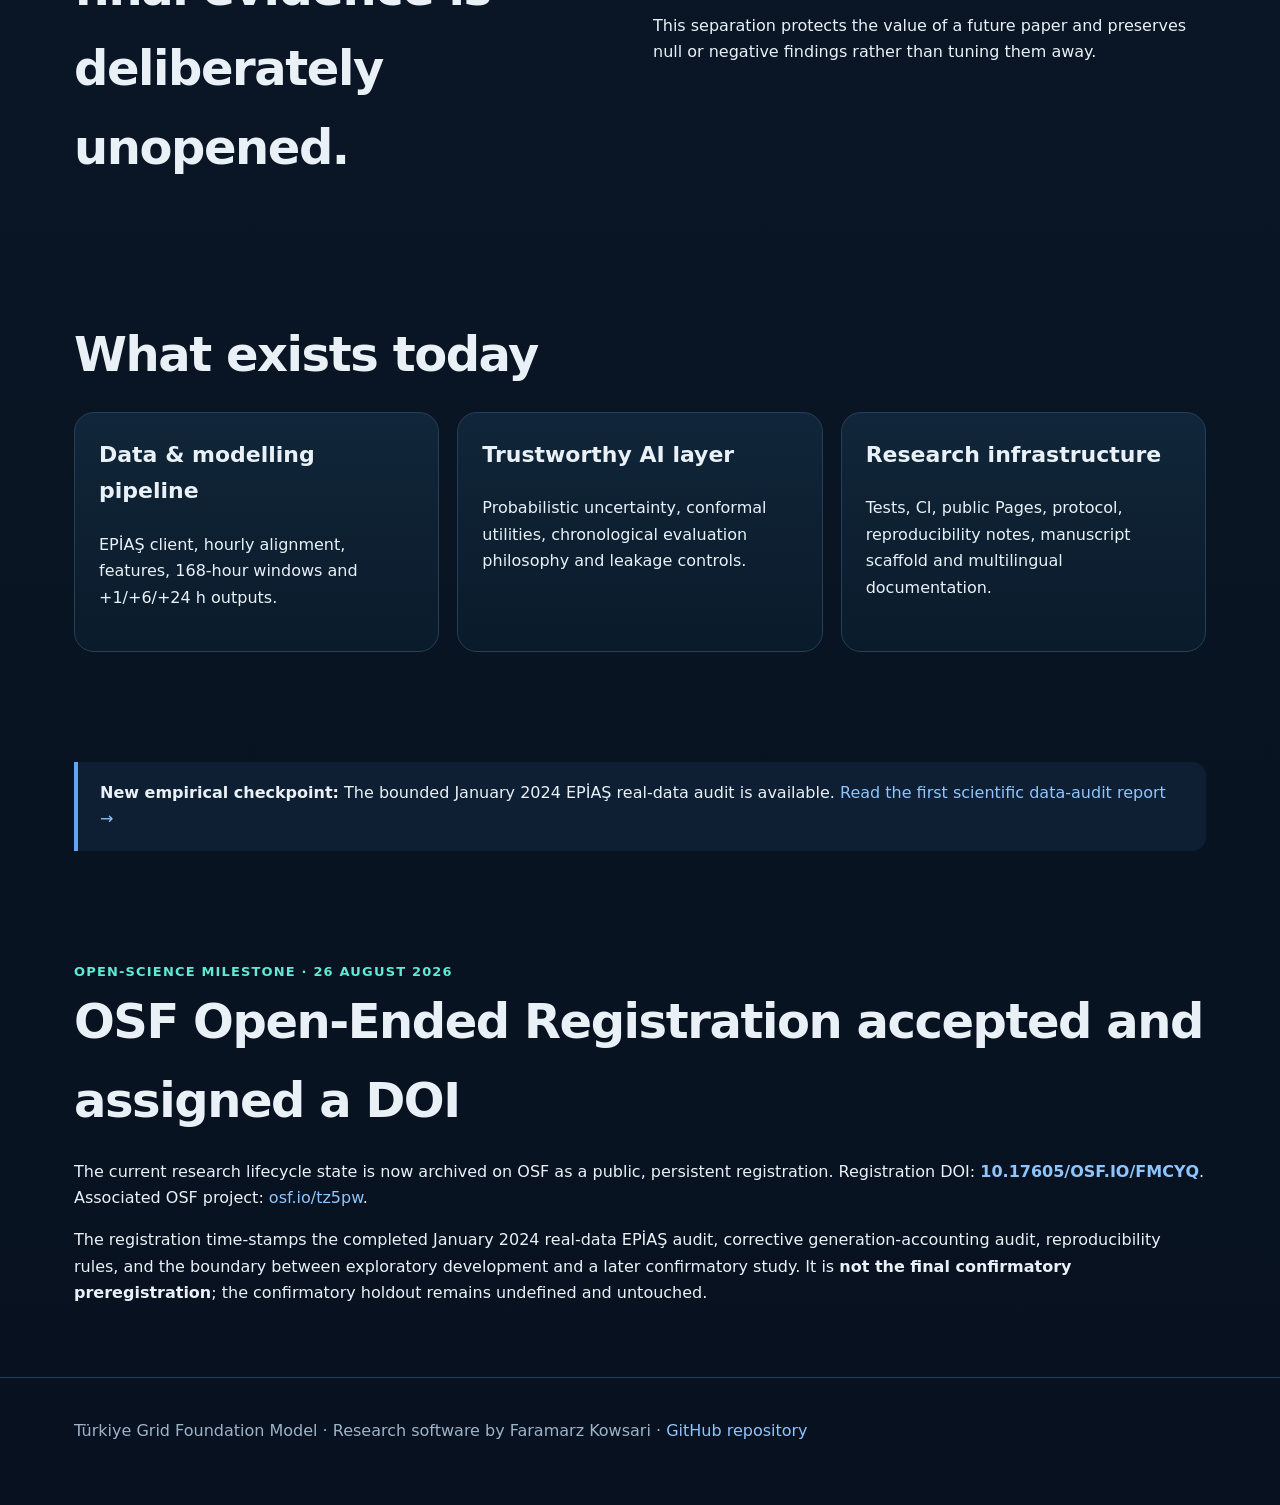
==== commit 02bd0d04: "docs: connect OSF registration across open-science records" ====
--- a/docs/index.html
+++ b/docs/index.html
@@ -10,12 +10,13 @@
 <script type="application/ld+json">{"@context": "https://schema.org", "@type": "WebSite", "name": "Türkiye Grid Foundation Model", "url": "https://faramarzkowsari.github.io/turkiye-grid-foundation-model/", "description": "Official multilingual public research record for Türkiye Grid Foundation Model. Read the full project guide in English, Turkish or Spanish (Spain), including status, evidence boundary and research roadmap.", "author": {"@type": "Person", "name": "Faramarz Kowsari", "url": "https://faramarzkowsari.github.io"}}</script>
 <style id="tgfm-language-tabs-style">.tgfm-language-tabs{position:sticky;top:0;z-index:9999;display:flex;justify-content:center;align-items:center;gap:8px;flex-wrap:wrap;padding:10px 14px;background:rgba(10,18,34,.96);border-bottom:1px solid rgba(255,255,255,.12);backdrop-filter:blur(10px)}.tgfm-language-tabs .label{margin-right:4px;font-size:.86rem;opacity:.75;color:#fff}.tgfm-language-tabs a{display:inline-flex;align-items:center;justify-content:center;min-width:92px;padding:8px 14px;border:1px solid rgba(255,255,255,.22);border-radius:999px;color:#fff;text-decoration:none;font-weight:700}.tgfm-language-tabs a:hover{background:rgba(255,255,255,.09)}.tgfm-language-tabs a.active{background:#fff;color:#111827;border-color:#fff}@media(max-width:560px){.tgfm-language-tabs .label{width:100%;text-align:center}.tgfm-language-tabs a{min-width:82px;font-size:.9rem}}</style><meta name="citation_doi" content="10.5281/zenodo.22102736">
 <meta name="DC.identifier" content="doi:10.5281/zenodo.22102736">
+<meta name="DC.relation" content="https://doi.org/10.17605/OSF.IO/FMCYQ">
 </head><body>
-<div id="tgfm-doi-panel" style="max-width:1120px;margin:16px auto;padding:14px 18px;border:1px solid #2b5278;border-radius:14px;background:#0f2036;color:#eaf2ff;font-family:Segoe UI,Arial,sans-serif;line-height:1.6"><strong>Zenodo DOI</strong> · <a href="https://doi.org/10.5281/zenodo.22102736" style="color:#8dd8ff">v0.2.1 DOI: 10.5281/zenodo.22102736</a> · <a href="https://doi.org/10.5281/zenodo.22102735" style="color:#8dd8ff">Concept DOI: 10.5281/zenodo.22102735</a></div><div class="tgfm-language-tabs" role="navigation" aria-label="Language selector"><span class="label">Language · Dil · Idioma</span><a class="" href="https://faramarzkowsari.github.io/turkiye-grid-foundation-model/en/" hreflang="en">English</a><a class="" href="https://faramarzkowsari.github.io/turkiye-grid-foundation-model/tr/" hreflang="tr-TR">Türkçe</a><a class="" href="https://faramarzkowsari.github.io/turkiye-grid-foundation-model/es/" hreflang="es-ES">Español</a></div>
+<div id="tgfm-doi-panel" style="max-width:1120px;margin:16px auto;padding:14px 18px;border:1px solid #2b5278;border-radius:14px;background:#0f2036;color:#eaf2ff;font-family:Segoe UI,Arial,sans-serif;line-height:1.7"><strong>Open-science records</strong> · <a href="https://doi.org/10.5281/zenodo.22102736" style="color:#8dd8ff">Zenodo v0.2.1: 10.5281/zenodo.22102736</a> · <a href="https://doi.org/10.5281/zenodo.22102735" style="color:#8dd8ff">Zenodo Concept DOI: 10.5281/zenodo.22102735</a> · <a href="https://doi.org/10.17605/OSF.IO/FMCYQ" style="color:#8dd8ff">OSF Registration DOI: 10.17605/OSF.IO/FMCYQ</a></div><div class="tgfm-language-tabs" role="navigation" aria-label="Language selector"><span class="label">Language · Dil · Idioma</span><a class="" href="https://faramarzkowsari.github.io/turkiye-grid-foundation-model/en/" hreflang="en">English</a><a class="" href="https://faramarzkowsari.github.io/turkiye-grid-foundation-model/tr/" hreflang="tr-TR">Türkçe</a><a class="" href="https://faramarzkowsari.github.io/turkiye-grid-foundation-model/es/" hreflang="es-ES">Español</a></div>
 <nav class="nav"><div class="wrap"><a class="brand" href="index.html">Türkiye Grid FM</a><div class="links"><a href="en/project-journey.html">Project Journey</a><a href="results.html">Research status</a><a href="../RESEARCH_PROTOCOL.md">Protocol</a><a href="https://github.com/FaramarzKowsari/turkiye-grid-foundation-model">GitHub</a></div></div></nav>
 <header class="hero"><div class="wrap"><div class="eyebrow">Multilingual public research record</div><h1>Türkiye Grid Foundation Model</h1>
 <p class="lead">A reproducible research platform asking when shared temporal learning helps—or hurts—forecasting of electricity consumption, renewable generation and day-ahead market price in Türkiye.</p>
-<div class="status"><strong>Current status:</strong> v0.1 research scaffold. Software and synthetic validation are implemented; the real-data confirmatory study has not yet been executed.</div></div></header>
+<div class="status"><strong>Current status:</strong> v0.2.1 empirical open-science milestone. The January 2024 EPİAŞ audit and corrective generation-accounting audit are complete; the software is archived on Zenodo and the lifecycle state is accepted and public on OSF. No confirmatory forecasting-superiority claim is made; the confirmatory holdout remains undefined and untouched.</div></div></header>
 <main>
 <section class="section"><div class="wrap"><div class="eyebrow">Choose the complete guide</div><h2>Three independent language indexes</h2>
 <div class="grid">
@@ -24,10 +25,11 @@
 <a class="card" href="es/"><h3>Español (España)</h3><p>Guía Detallada de Investigación: objetivo, estado, por qué se detiene aquí, entregables actuales y hoja de ruta.</p><strong>Abrir la guía en español →</strong></a>
 </div></div></section>
 <section class="section"><div class="wrap"><div class="two"><div><div class="eyebrow">Evidence boundary</div><h2>Software is ready; final evidence is deliberately unopened.</h2></div>
-<div><p>The next stage is a real EPİAŞ data audit, followed by exploratory baseline and runtime work. Only then should dates, hypotheses, seeds, tests and exclusions be frozen before an untouched confirmatory holdout is inspected.</p>
+<div><p>The first real EPİAŞ data audit and corrective accounting audit are complete. The next empirical stage is exploratory baseline/model and runtime work. After that, dates, hypotheses, seeds, tests and exclusions will be frozen in a separate confirmatory preregistration before an untouched confirmatory holdout is inspected.</p>
 <p>This separation protects the value of a future paper and preserves null or negative findings rather than tuning them away.</p></div></div></div></section>
 <section class="section"><div class="wrap"><h2>What exists today</h2><div class="grid"><div class="card"><h3>Data & modelling pipeline</h3><p>EPİAŞ client, hourly alignment, features, 168-hour windows and +1/+6/+24 h outputs.</p></div><div class="card"><h3>Trustworthy AI layer</h3><p>Probabilistic uncertainty, conformal utilities, chronological evaluation philosophy and leakage controls.</p></div><div class="card"><h3>Research infrastructure</h3><p>Tests, CI, public Pages, protocol, reproducibility notes, manuscript scaffold and multilingual documentation.</p></div></div></div></section>
 <section class="section"><div class="wrap"><div class="callout"><strong>New empirical checkpoint:</strong> The bounded January 2024 EPİAŞ real-data audit is available. <a href="data-audit.html">Read the first scientific data-audit report →</a></div></div></section>
+<section id="osf-open-science-milestone" class="section alt"><div class="wrap"><div class="eyebrow">Open-science milestone · 26 August 2026</div><h2>OSF Open-Ended Registration accepted and assigned a DOI</h2><p>The current research lifecycle state is now archived on OSF as a public, persistent registration. Registration DOI: <a href="https://doi.org/10.17605/OSF.IO/FMCYQ"><strong>10.17605/OSF.IO/FMCYQ</strong></a>. Associated OSF project: <a href="https://osf.io/tz5pw">osf.io/tz5pw</a>.</p><p>The registration time-stamps the completed January 2024 real-data EPİAŞ audit, corrective generation-accounting audit, reproducibility rules, and the boundary between exploratory development and a later confirmatory study. It is <strong>not the final confirmatory preregistration</strong>; the confirmatory holdout remains undefined and untouched.</p></div></section>
 </main>
 <footer class="footer"><div class="wrap">Türkiye Grid Foundation Model · Research software by Faramarz Kowsari · <a href="https://github.com/FaramarzKowsari/turkiye-grid-foundation-model">GitHub repository</a></div></footer>
 </body></html>
